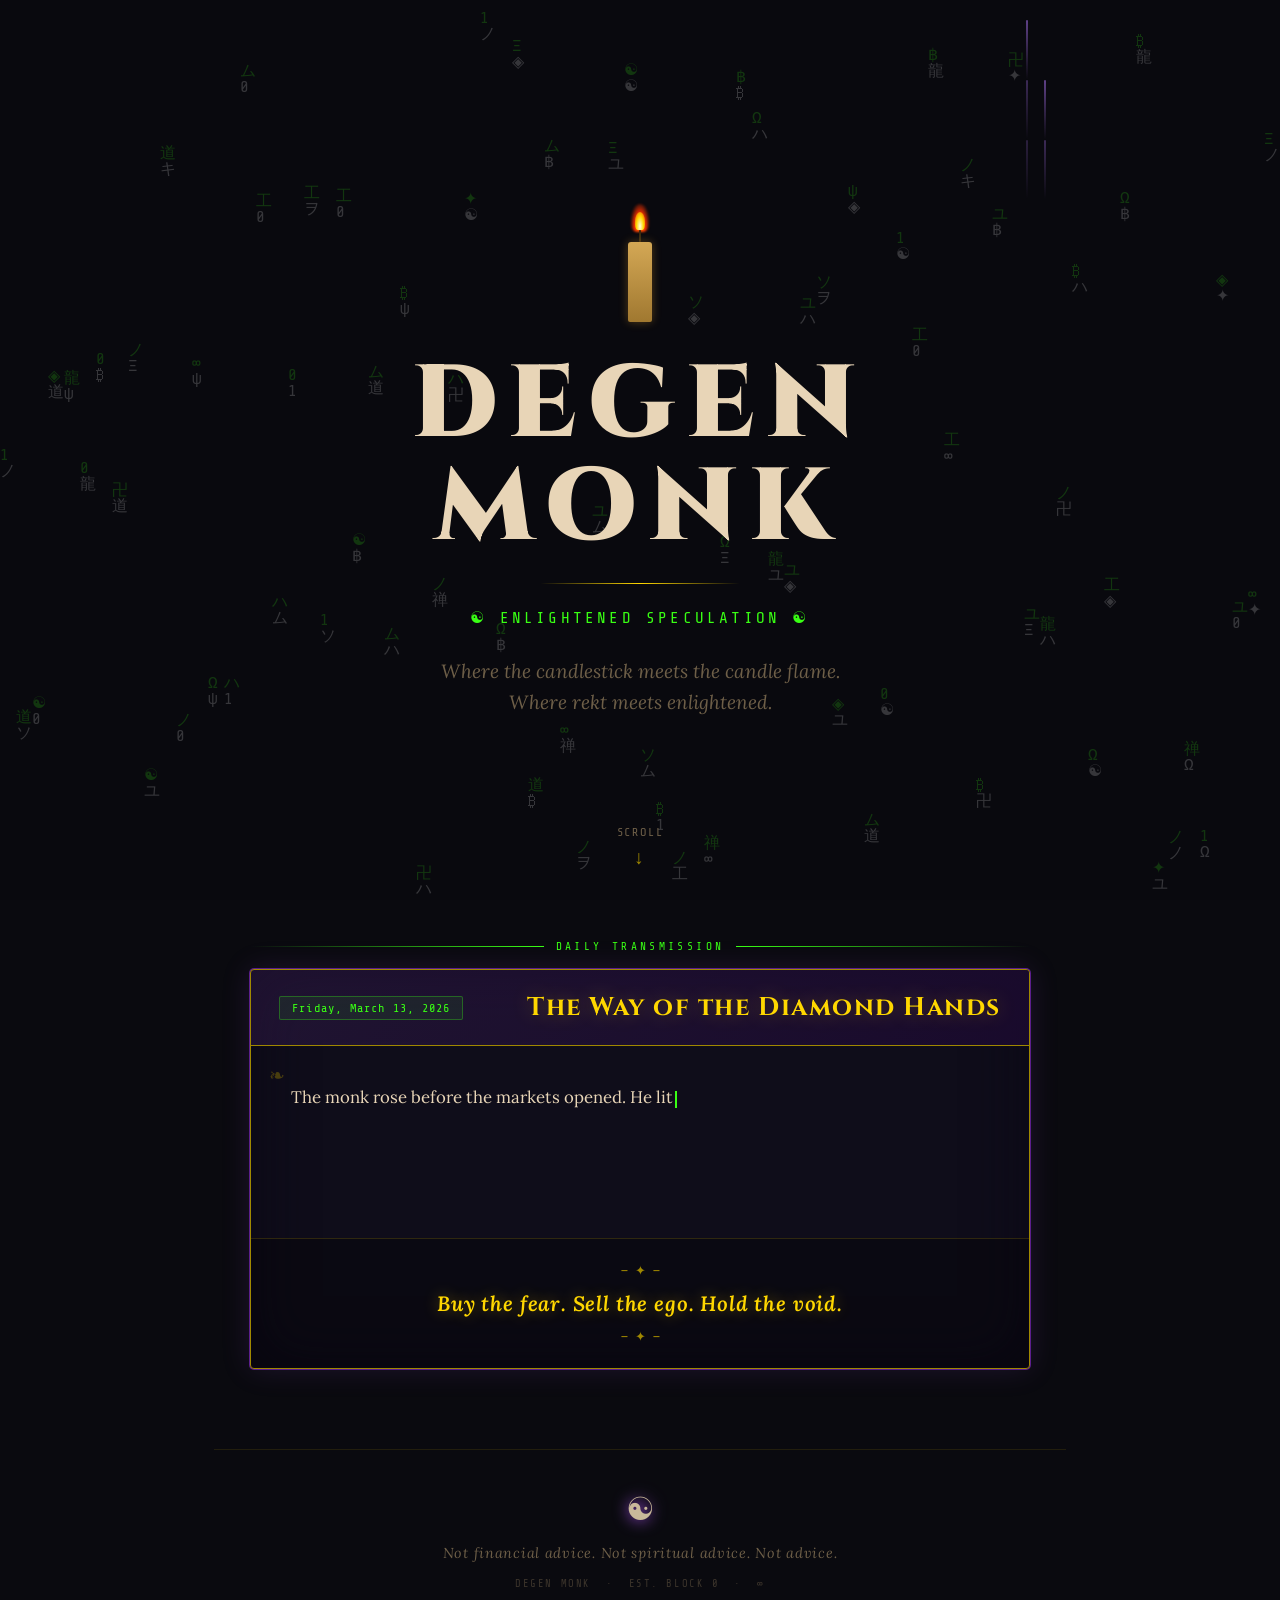
==== index.html @ 32fb49c2 "feat: launch Degen Monk GitHub Pages site Animated single-page site fusing crypto degen culture with" ====
<!DOCTYPE html>
<html lang="en">
<head>
  <meta charset="UTF-8" />
  <meta name="viewport" content="width=device-width, initial-scale=1.0" />
  <meta name="description" content="Degen Monk — Enlightened speculation. Diamond hands, empty mind." />
  <meta name="theme-color" content="#0a0a0f" />

  <!-- Open Graph -->
  <meta property="og:title"       content="Degen Monk" />
  <meta property="og:description" content="Enlightened speculation. Diamond hands, empty mind." />
  <meta property="og:type"        content="website" />

  <title>Degen Monk ☯</title>
  <link rel="stylesheet" href="style.css" />
</head>
<body>

  <!-- ░░ MATRIX RAIN CANVAS ░░ -->
  <canvas id="matrix-rain" aria-hidden="true"></canvas>

  <!-- ░░ FLOATING PARTICLES ░░ -->
  <div id="particles" aria-hidden="true"></div>

  <!-- ░░ SITE WRAPPER ░░ -->
  <div class="site-wrapper">

    <!-- ══════════════════════════════
         HERO SECTION
    ══════════════════════════════ -->
    <header role="banner">

      <!-- Incense smoke (decorative) -->
      <div class="incense-container" aria-hidden="true">
        <div class="smoke-stick">
          <div class="smoke-thread"></div>
          <div class="smoke-thread"></div>
          <div class="smoke-thread"></div>
        </div>
        <div class="smoke-stick">
          <div class="smoke-thread"></div>
          <div class="smoke-thread"></div>
        </div>
      </div>

      <!-- Candle -->
      <div class="candle-container" aria-hidden="true">
        <div class="candle-flame">
          <div class="flame-outer"></div>
          <div class="flame-inner"></div>
        </div>
        <div class="candle-wick"></div>
        <div class="candle-body"></div>
      </div>

      <!-- Title -->
      <h1 class="hero-title">Degen Monk</h1>

      <div class="hero-divider" aria-hidden="true"></div>

      <!-- Rotating subtitle -->
      <p class="hero-subtitle" id="hero-subtitle" aria-live="polite">
        ☯  ENLIGHTENED SPECULATION  ☯
      </p>

      <!-- Tagline -->
      <p class="hero-tagline">
        Where the candlestick meets the candle flame.<br />
        Where rekt meets enlightened.
      </p>

      <!-- Scroll down indicator -->
      <div class="scroll-indicator" aria-hidden="true">SCROLL</div>

    </header>

    <!-- ══════════════════════════════
         MAIN — DAILY SCROLL
    ══════════════════════════════ -->
    <main>
      <section id="daily-scroll" aria-labelledby="scroll-title">

        <p class="section-label" aria-hidden="true">Daily Transmission</p>

        <article class="scroll-card">

          <!-- Card Header -->
          <div class="scroll-card-header">
            <span class="date-badge" id="date-badge">—</span>
            <h2 class="scroll-title" id="scroll-title">Loading...</h2>
          </div>

          <!-- Card Body — typing effect target -->
          <div class="scroll-card-body">
            <p id="scroll-content" aria-live="polite"></p>
          </div>

          <!-- Card Footer — mantra -->
          <footer class="scroll-card-footer">
            <blockquote id="mantra"></blockquote>
          </footer>

        </article>

      </section>
    </main>

    <!-- ══════════════════════════════
         SITE FOOTER
    ══════════════════════════════ -->
    <footer role="contentinfo">
      <div class="footer-inner">
        <div class="footer-sigil" aria-hidden="true">☯</div>
        <p class="footer-mantra">
          Not financial advice. Not spiritual advice. Not advice.
        </p>
        <p class="footer-meta">DEGEN MONK &nbsp;·&nbsp; EST. BLOCK 0 &nbsp;·&nbsp; ∞</p>
      </div>
    </footer>

  </div><!-- /site-wrapper -->

  <script src="script.js"></script>
</body>
</html>
---- style.css ----
/* ===========================
   DEGEN MONK — style.css
   =========================== */

@import url('https://fonts.googleapis.com/css2?family=Cinzel:wght@400;700;900&family=Lora:ital,wght@0,400;0,600;1,400;1,600&family=Share+Tech+Mono&display=swap');

/* === Reset & Base === */
*, *::before, *::after {
  box-sizing: border-box;
  margin: 0;
  padding: 0;
}

:root {
  --bg:         #0a0a0f;
  --bg-alt:     #1a0a2e;
  --bg-card:    #0f0d1a;
  --purple:     #9d4edd;
  --purple-dim: #5a1e8c;
  --green:      #39ff14;
  --gold:       #ffd700;
  --gold-dim:   #a08800;
  --orange:     #ff6b35;
  --text:       #c9b99a;
  --text-dim:   #6e5f48;
  --text-bright:#e8d5b7;
  --red:        #ff3333;
}

html {
  scroll-behavior: smooth;
}

body {
  background-color: var(--bg);
  color: var(--text);
  font-family: 'Share Tech Mono', monospace;
  overflow-x: hidden;
  min-height: 100vh;
}

/* === Matrix Rain Canvas === */
#matrix-rain {
  position: fixed;
  top: 0;
  left: 0;
  width: 100%;
  height: 100%;
  z-index: 0;
  pointer-events: none;
  opacity: 0.18;
}

/* === Particles Layer === */
#particles {
  position: fixed;
  top: 0;
  left: 0;
  width: 100%;
  height: 100%;
  z-index: 1;
  pointer-events: none;
  overflow: hidden;
}

.particle {
  position: absolute;
  bottom: -20px;
  font-size: 14px;
  opacity: 0;
  animation: float-up linear forwards;
  pointer-events: none;
  user-select: none;
}

@keyframes float-up {
  0%   { opacity: 0;   transform: translateY(0) translateX(0) rotate(0deg); }
  10%  { opacity: 0.8; }
  80%  { opacity: 0.5; }
  100% { opacity: 0;   transform: translateY(-100vh) translateX(var(--drift)) rotate(360deg); }
}

/* === Page Layout === */
.site-wrapper {
  position: relative;
  z-index: 2;
  max-width: 900px;
  margin: 0 auto;
  padding: 0 24px;
}

/* === HEADER / HERO === */
header {
  position: relative;
  text-align: center;
  padding: 80px 0 60px;
  min-height: 100vh;
  display: flex;
  flex-direction: column;
  align-items: center;
  justify-content: center;
  gap: 24px;
}

/* Candle */
.candle-container {
  position: relative;
  width: 60px;
  height: 120px;
  margin: 0 auto 8px;
}

.candle-body {
  position: absolute;
  bottom: 0;
  left: 50%;
  transform: translateX(-50%);
  width: 24px;
  height: 80px;
  background: linear-gradient(180deg, #d4a855 0%, #a07830 100%);
  border-radius: 3px 3px 2px 2px;
  box-shadow: 0 0 10px rgba(255, 180, 50, 0.3);
}

.candle-wick {
  position: absolute;
  bottom: 80px;
  left: 50%;
  transform: translateX(-50%);
  width: 2px;
  height: 12px;
  background: #3a2a10;
  border-radius: 2px;
}

.candle-flame {
  position: absolute;
  bottom: 90px;
  left: 50%;
  transform: translateX(-50%);
  width: 18px;
  height: 28px;
  animation: flicker 0.6s ease-in-out infinite alternate;
  transform-origin: bottom center;
}

.flame-outer {
  position: absolute;
  bottom: 0;
  left: 50%;
  transform: translateX(-50%);
  width: 18px;
  height: 28px;
  background: radial-gradient(ellipse at 50% 80%, #ff6b00 0%, #ff3300 40%, transparent 80%);
  border-radius: 50% 50% 30% 30%;
  filter: blur(1px);
}

.flame-inner {
  position: absolute;
  bottom: 2px;
  left: 50%;
  transform: translateX(-50%);
  width: 10px;
  height: 18px;
  background: radial-gradient(ellipse at 50% 80%, #fffde0 0%, #ffd700 50%, transparent 100%);
  border-radius: 50% 50% 30% 30%;
}

@keyframes flicker {
  0%   { transform: translateX(-50%) scaleY(1)    scaleX(1)    rotate(-1deg); opacity: 1; }
  20%  { transform: translateX(-50%) scaleY(1.05) scaleX(0.97) rotate(1deg);  opacity: 0.95; }
  40%  { transform: translateX(-50%) scaleY(0.93) scaleX(1.03) rotate(-2deg); opacity: 1; }
  60%  { transform: translateX(-50%) scaleY(1.08) scaleX(0.95) rotate(1.5deg);opacity: 0.9; }
  80%  { transform: translateX(-50%) scaleY(0.97) scaleX(1.02) rotate(-1deg); opacity: 1; }
  100% { transform: translateX(-50%) scaleY(1.03) scaleX(0.98) rotate(0deg);  opacity: 0.95; }
}

/* Incense Smoke */
.incense-container {
  position: absolute;
  top: 20px;
  right: 20px;
  display: flex;
  gap: 16px;
  align-items: flex-end;
}

.smoke-stick {
  display: flex;
  flex-direction: column;
  align-items: center;
  gap: 0;
}

.smoke-thread {
  width: 2px;
  height: 60px;
  background: linear-gradient(to top, transparent, rgba(180, 120, 255, 0.5));
  border-radius: 2px;
  animation: smoke-rise 3s ease-out infinite;
  transform-origin: bottom;
}

.smoke-thread:nth-child(2) { animation-delay: 1s; opacity: 0.6; }
.smoke-thread:nth-child(3) { animation-delay: 2s; opacity: 0.4; }

@keyframes smoke-rise {
  0%   { transform: translateY(0) translateX(0) scaleX(1);    opacity: 0; }
  10%  { opacity: 0.7; }
  50%  { transform: translateY(-40px) translateX(8px)  scaleX(2);  opacity: 0.4; }
  100% { transform: translateY(-80px) translateX(-5px) scaleX(3);  opacity: 0; }
}

/* Title */
.hero-title {
  font-family: 'Cinzel', serif;
  font-size: clamp(3rem, 8vw, 7rem);
  font-weight: 900;
  letter-spacing: 0.12em;
  line-height: 1;
  color: var(--text-bright);
  text-transform: uppercase;
  animation: title-glow 3s ease-in-out infinite alternate;
}

@keyframes title-glow {
  0%   { text-shadow: 0 0 20px var(--purple), 0 0 40px var(--purple-dim), 0 0 80px rgba(157, 78, 221, 0.3); }
  50%  { text-shadow: 0 0 30px var(--gold),   0 0 60px var(--gold-dim),   0 0 100px rgba(255, 215, 0, 0.2); }
  100% { text-shadow: 0 0 20px var(--purple), 0 0 40px var(--purple-dim), 0 0 80px rgba(157, 78, 221, 0.3); }
}

.hero-divider {
  width: 200px;
  height: 1px;
  background: linear-gradient(90deg, transparent, var(--gold), transparent);
  margin: 0 auto;
}

.hero-subtitle {
  font-family: 'Share Tech Mono', monospace;
  font-size: clamp(0.75rem, 2vw, 1rem);
  color: var(--green);
  letter-spacing: 0.2em;
  text-transform: uppercase;
  min-height: 1.5em;
  opacity: 1;
  transition: opacity 0.5s ease;
}

.hero-subtitle.fade-out { opacity: 0; }

.hero-tagline {
  font-family: 'Lora', serif;
  font-style: italic;
  font-size: clamp(0.9rem, 2.5vw, 1.2rem);
  color: var(--text-dim);
  max-width: 500px;
  margin: 0 auto;
  line-height: 1.6;
}

.scroll-indicator {
  position: absolute;
  bottom: 30px;
  left: 50%;
  transform: translateX(-50%);
  display: flex;
  flex-direction: column;
  align-items: center;
  gap: 8px;
  color: var(--text-dim);
  font-size: 0.75rem;
  letter-spacing: 0.15em;
  animation: bounce 2s ease-in-out infinite;
}

.scroll-indicator::after {
  content: '↓';
  font-size: 1.2rem;
  color: var(--gold-dim);
}

@keyframes bounce {
  0%, 100% { transform: translateX(-50%) translateY(0); }
  50%       { transform: translateX(-50%) translateY(8px); }
}

/* === MAIN CONTENT === */
main {
  padding: 40px 0 80px;
}

/* === DAILY SCROLL SECTION === */
#daily-scroll {
  position: relative;
  margin: 0 auto;
  max-width: 780px;
}

.section-label {
  font-family: 'Share Tech Mono', monospace;
  font-size: 0.7rem;
  letter-spacing: 0.3em;
  color: var(--green);
  text-transform: uppercase;
  margin-bottom: 16px;
  display: flex;
  align-items: center;
  gap: 12px;
}

.section-label::before,
.section-label::after {
  content: '';
  flex: 1;
  height: 1px;
  background: linear-gradient(90deg, transparent, var(--green));
}

.section-label::after {
  background: linear-gradient(90deg, var(--green), transparent);
}

.scroll-card {
  background: var(--bg-card);
  border: 1px solid var(--gold-dim);
  border-radius: 4px;
  box-shadow:
    0 0 0 1px var(--purple-dim),
    0 0 30px rgba(157, 78, 221, 0.15),
    inset 0 0 60px rgba(10, 5, 20, 0.8);
  overflow: hidden;
}

.scroll-card-header {
  background: linear-gradient(135deg, rgba(157, 78, 221, 0.12), rgba(26, 10, 46, 0.9));
  border-bottom: 1px solid var(--gold-dim);
  padding: 20px 28px;
  display: flex;
  align-items: center;
  justify-content: space-between;
  flex-wrap: wrap;
  gap: 12px;
}

.date-badge {
  font-family: 'Share Tech Mono', monospace;
  font-size: 0.75rem;
  color: var(--green);
  background: rgba(57, 255, 20, 0.08);
  border: 1px solid rgba(57, 255, 20, 0.3);
  padding: 4px 12px;
  border-radius: 2px;
  letter-spacing: 0.1em;
}

.scroll-title {
  font-family: 'Cinzel', serif;
  font-size: clamp(1.1rem, 3vw, 1.6rem);
  font-weight: 700;
  color: var(--gold);
  letter-spacing: 0.06em;
  text-shadow: 0 0 20px rgba(255, 215, 0, 0.3);
  flex: 1;
  text-align: right;
}

.scroll-card-body {
  padding: 36px 40px;
  position: relative;
}

.scroll-card-body::before {
  content: '❧';
  position: absolute;
  top: 18px;
  left: 18px;
  font-size: 1.2rem;
  color: var(--gold-dim);
  opacity: 0.4;
}

#scroll-content {
  font-family: 'Lora', serif;
  font-size: clamp(0.95rem, 2vw, 1.05rem);
  line-height: 1.9;
  color: var(--text-bright);
  white-space: pre-wrap;
  min-height: 120px;
}

.cursor {
  display: inline-block;
  width: 2px;
  height: 1em;
  background: var(--green);
  vertical-align: text-bottom;
  margin-left: 2px;
  animation: blink 1s step-end infinite;
}

@keyframes blink {
  0%, 100% { opacity: 1; }
  50%       { opacity: 0; }
}

.scroll-card-footer {
  border-top: 1px solid rgba(255, 215, 0, 0.15);
  padding: 24px 40px;
  background: rgba(0, 0, 0, 0.3);
  text-align: center;
  position: relative;
}

.scroll-card-footer::before,
.scroll-card-footer::after {
  content: '— ✦ —';
  color: var(--gold-dim);
  font-size: 0.8rem;
  display: block;
  margin-bottom: 12px;
}

.scroll-card-footer::after {
  margin-bottom: 0;
  margin-top: 12px;
}

#mantra {
  font-family: 'Lora', serif;
  font-style: italic;
  font-size: clamp(1rem, 2.5vw, 1.3rem);
  font-weight: 600;
  color: var(--gold);
  letter-spacing: 0.04em;
  text-shadow: 0 0 15px rgba(255, 215, 0, 0.4);
  border: none;
  padding: 0;
  quotes: none;
}

/* Fallback state */
.scroll-loading {
  display: flex;
  align-items: center;
  gap: 12px;
  color: var(--text-dim);
  font-family: 'Share Tech Mono', monospace;
  font-size: 0.85rem;
}

.loading-dots::after {
  content: '';
  animation: dots 1.5s steps(4, end) infinite;
}

@keyframes dots {
  0%   { content: '';    }
  25%  { content: '.';   }
  50%  { content: '..';  }
  75%  { content: '...'; }
  100% { content: '';    }
}

/* === FOOTER === */
footer {
  border-top: 1px solid rgba(255, 215, 0, 0.1);
  padding: 40px 0;
  text-align: center;
}

.footer-inner {
  display: flex;
  flex-direction: column;
  align-items: center;
  gap: 16px;
}

.footer-sigil {
  font-size: 2rem;
  filter: drop-shadow(0 0 8px var(--purple));
  animation: sigil-spin 20s linear infinite;
}

@keyframes sigil-spin {
  from { filter: drop-shadow(0 0 8px var(--purple)); }
  50%  { filter: drop-shadow(0 0 12px var(--gold)); }
  to   { filter: drop-shadow(0 0 8px var(--purple)); }
}

.footer-mantra {
  font-family: 'Lora', serif;
  font-style: italic;
  color: var(--text-dim);
  font-size: 0.9rem;
  letter-spacing: 0.05em;
}

.footer-meta {
  font-family: 'Share Tech Mono', monospace;
  font-size: 0.65rem;
  color: var(--text-dim);
  letter-spacing: 0.15em;
  opacity: 0.5;
}

/* === RESPONSIVE === */
@media (max-width: 600px) {
  .site-wrapper {
    padding: 0 16px;
  }

  .scroll-card-header {
    flex-direction: column;
    align-items: flex-start;
  }

  .scroll-title {
    text-align: left;
  }

  .scroll-card-body {
    padding: 24px 20px;
  }

  .scroll-card-footer {
    padding: 20px;
  }

  .incense-container {
    display: none;
  }
}

/* === UTILITY === */
.visually-hidden {
  position: absolute;
  width: 1px;
  height: 1px;
  overflow: hidden;
  clip: rect(0,0,0,0);
}
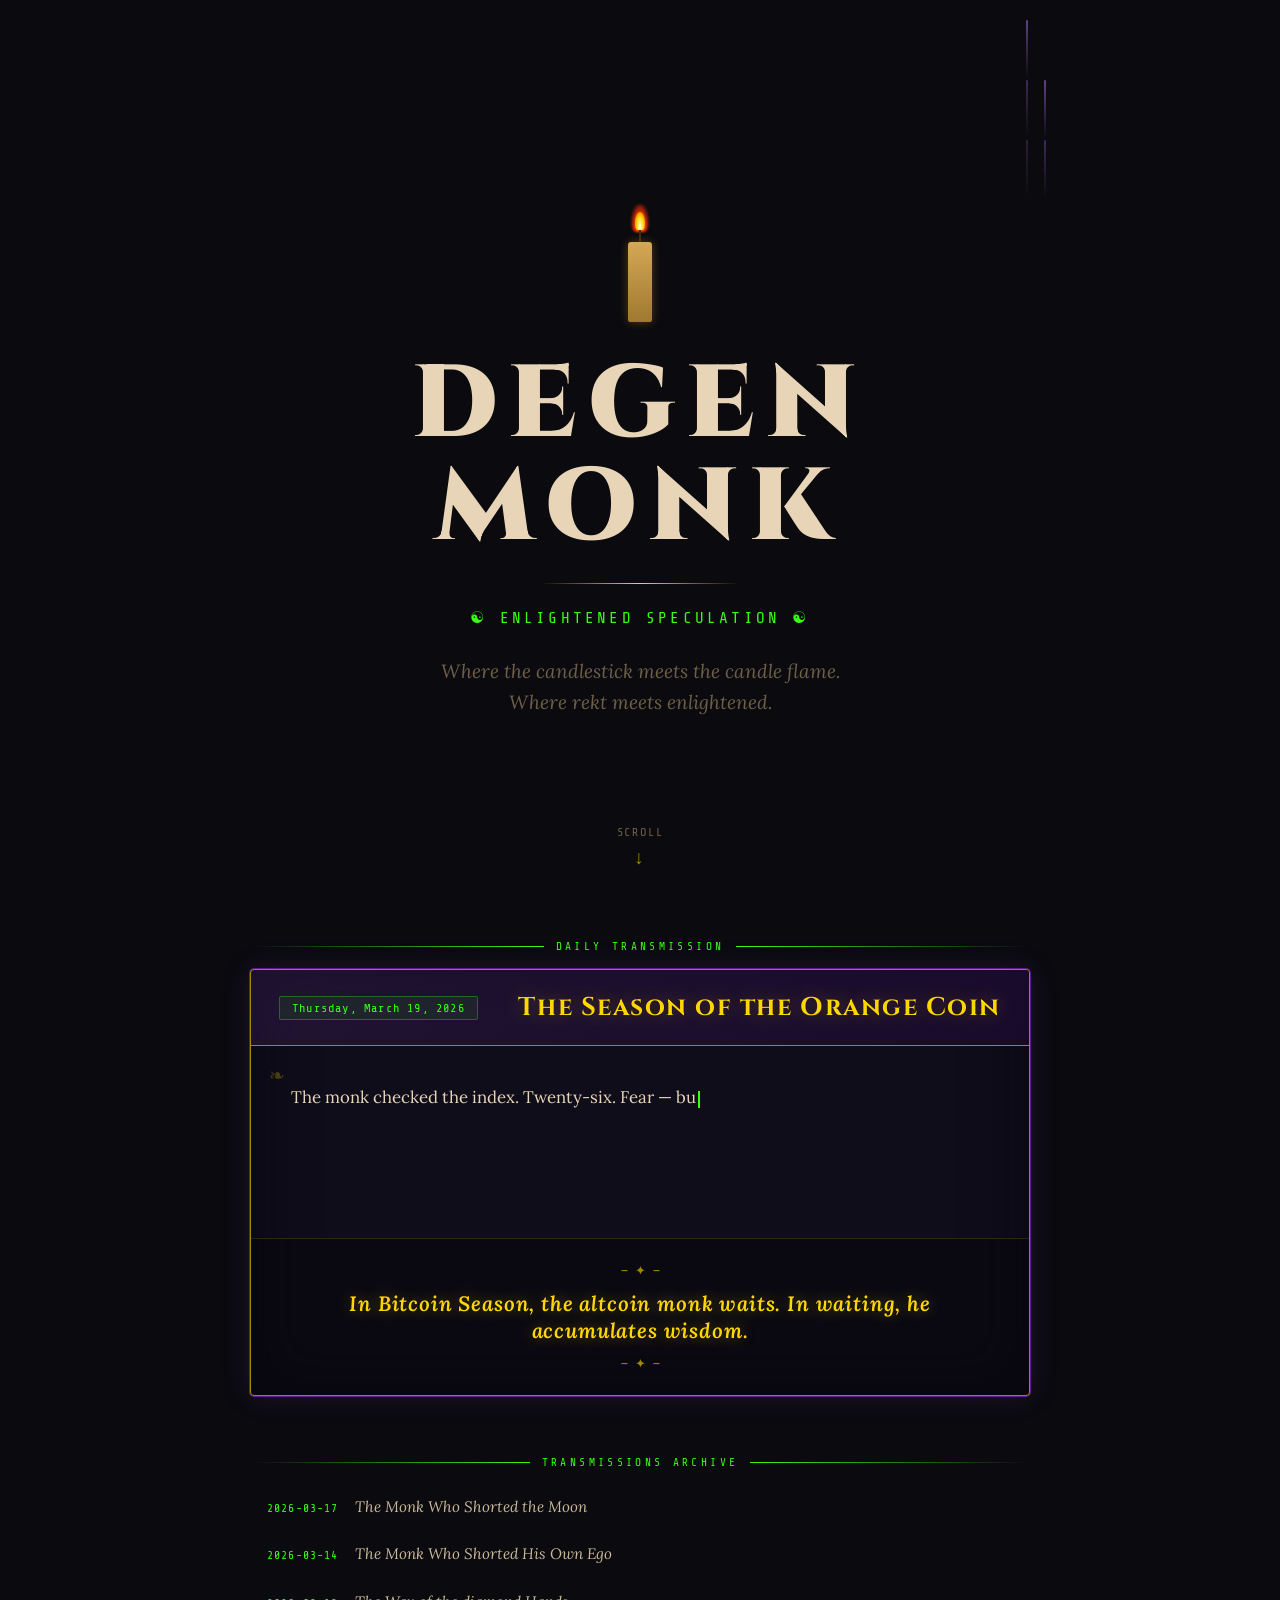
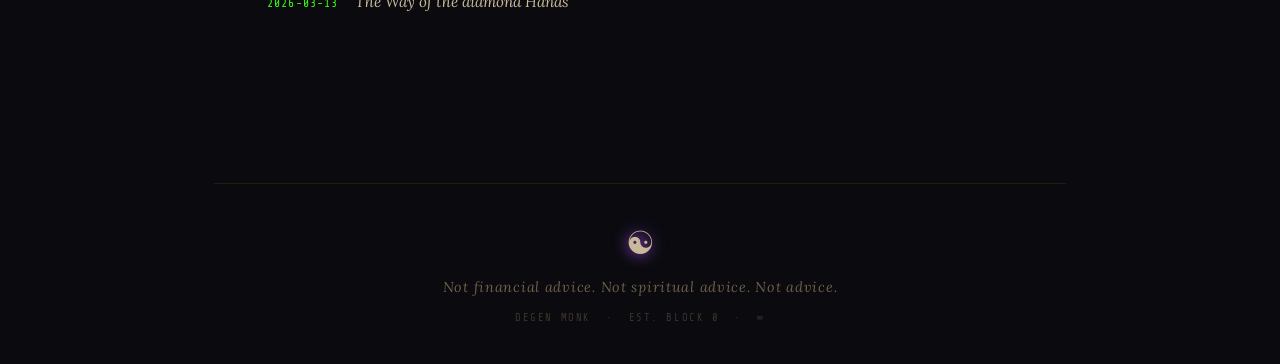
==== commit 934b6ded: "feat: add archive system with hash-based post navigation - Rename march*.json files to YYYY-MM-DD.js" ====
--- a/index.html
+++ b/index.html
@@ -88,6 +88,7 @@
           <div class="scroll-card-header">
             <span class="date-badge" id="date-badge">—</span>
             <h2 class="scroll-title" id="scroll-title">Loading...</h2>
+            <a href="#" id="today-link" class="today-link" aria-label="Return to today's transmission" hidden>← Today</a>
           </div>
 
           <!-- Card Body — typing effect target -->
@@ -102,6 +103,16 @@
 
         </article>
 
+      </section>
+
+      <!-- ══════════════════════════════
+           ARCHIVE SECTION
+      ══════════════════════════════ -->
+      <section id="archive-section" aria-labelledby="archive-heading">
+        <p class="section-label" id="archive-heading">Transmissions Archive</p>
+        <nav id="archive-list" aria-label="Past transmissions">
+          <!-- Populated by script.js -->
+        </nav>
       </section>
     </main>
 
--- a/style.css
+++ b/style.css
@@ -531,6 +531,107 @@
   .incense-container {
     display: none;
   }
+
+  .archive-entry {
+    flex-direction: column;
+    gap: 4px;
+    align-items: flex-start;
+  }
+
+  .today-link {
+    font-size: 0.65rem;
+  }
+}
+
+/* === ARCHIVE SECTION === */
+#archive-section {
+  position: relative;
+  margin: 60px auto 0;
+  max-width: 780px;
+  padding-bottom: 80px;
+}
+
+#archive-list {
+  display: flex;
+  flex-direction: column;
+  gap: 4px;
+  margin-top: 0;
+}
+
+.archive-entry {
+  display: flex;
+  align-items: baseline;
+  gap: 16px;
+  width: 100%;
+  background: transparent;
+  border: 1px solid transparent;
+  border-radius: 3px;
+  padding: 10px 16px;
+  cursor: pointer;
+  text-align: left;
+  transition: background 0.15s ease, border-color 0.15s ease;
+  color: inherit;
+  font-family: inherit;
+}
+
+.archive-entry:hover {
+  background: rgba(157, 78, 221, 0.08);
+  border-color: var(--purple-dim);
+}
+
+.archive-entry--active {
+  background: rgba(255, 215, 0, 0.06);
+  border-color: var(--gold-dim);
+}
+
+.archive-entry--active .archive-entry-date { color: var(--gold); }
+.archive-entry--active .archive-entry-title { color: var(--text-bright); }
+
+.archive-entry-date {
+  font-family: 'Share Tech Mono', monospace;
+  font-size: 0.72rem;
+  color: var(--green);
+  letter-spacing: 0.1em;
+  white-space: nowrap;
+  flex-shrink: 0;
+}
+
+.archive-entry-title {
+  font-family: 'Lora', serif;
+  font-style: italic;
+  font-size: 0.95rem;
+  color: var(--text);
+  line-height: 1.4;
+  transition: color 0.15s ease;
+}
+
+.archive-entry:hover .archive-entry-title { color: var(--text-bright); }
+
+.archive-empty {
+  font-family: 'Share Tech Mono', monospace;
+  font-size: 0.8rem;
+  color: var(--text-dim);
+  padding: 16px 0;
+  letter-spacing: 0.1em;
+}
+
+.today-link {
+  font-family: 'Share Tech Mono', monospace;
+  font-size: 0.7rem;
+  color: var(--text-dim);
+  text-decoration: none;
+  letter-spacing: 0.12em;
+  border: 1px solid var(--text-dim);
+  padding: 3px 10px;
+  border-radius: 2px;
+  transition: color 0.15s ease, border-color 0.15s ease;
+  white-space: nowrap;
+  flex-shrink: 0;
+}
+
+.today-link:hover {
+  color: var(--gold);
+  border-color: var(--gold-dim);
 }
 
 /* === UTILITY === */
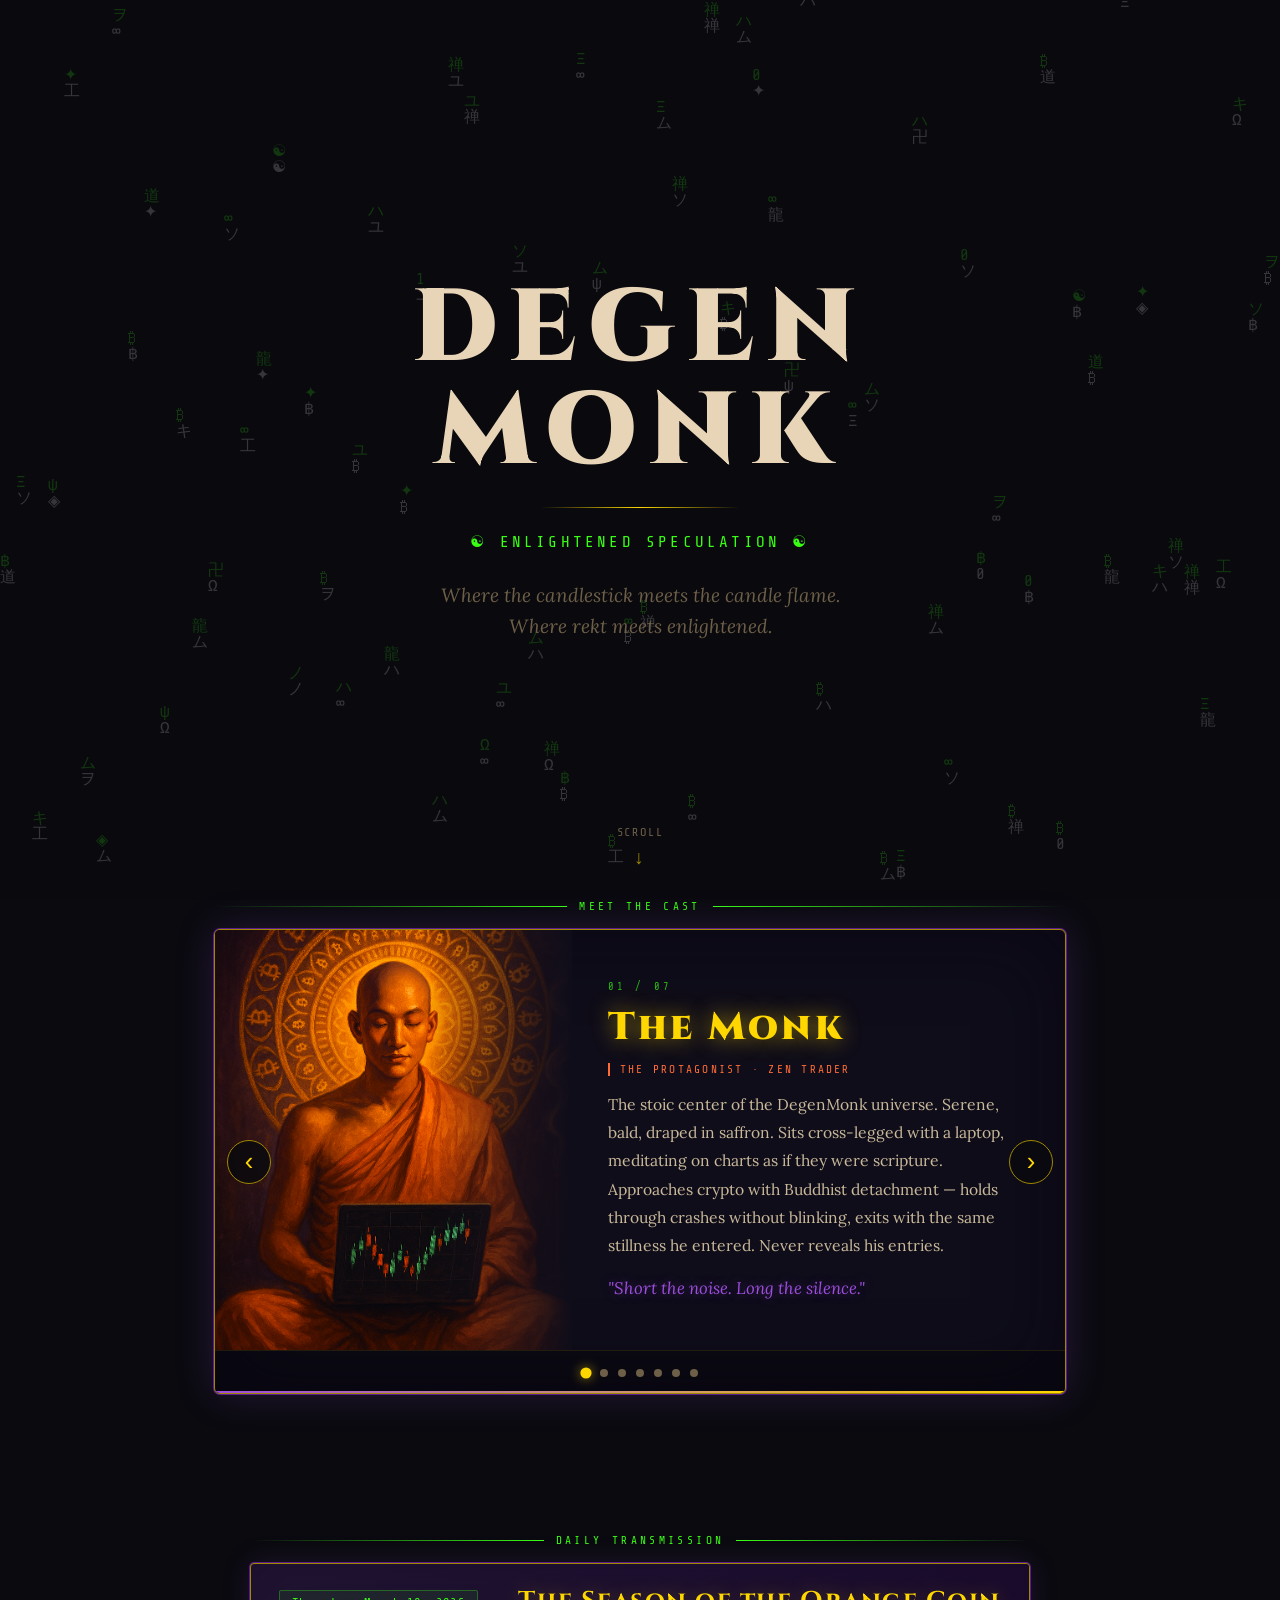
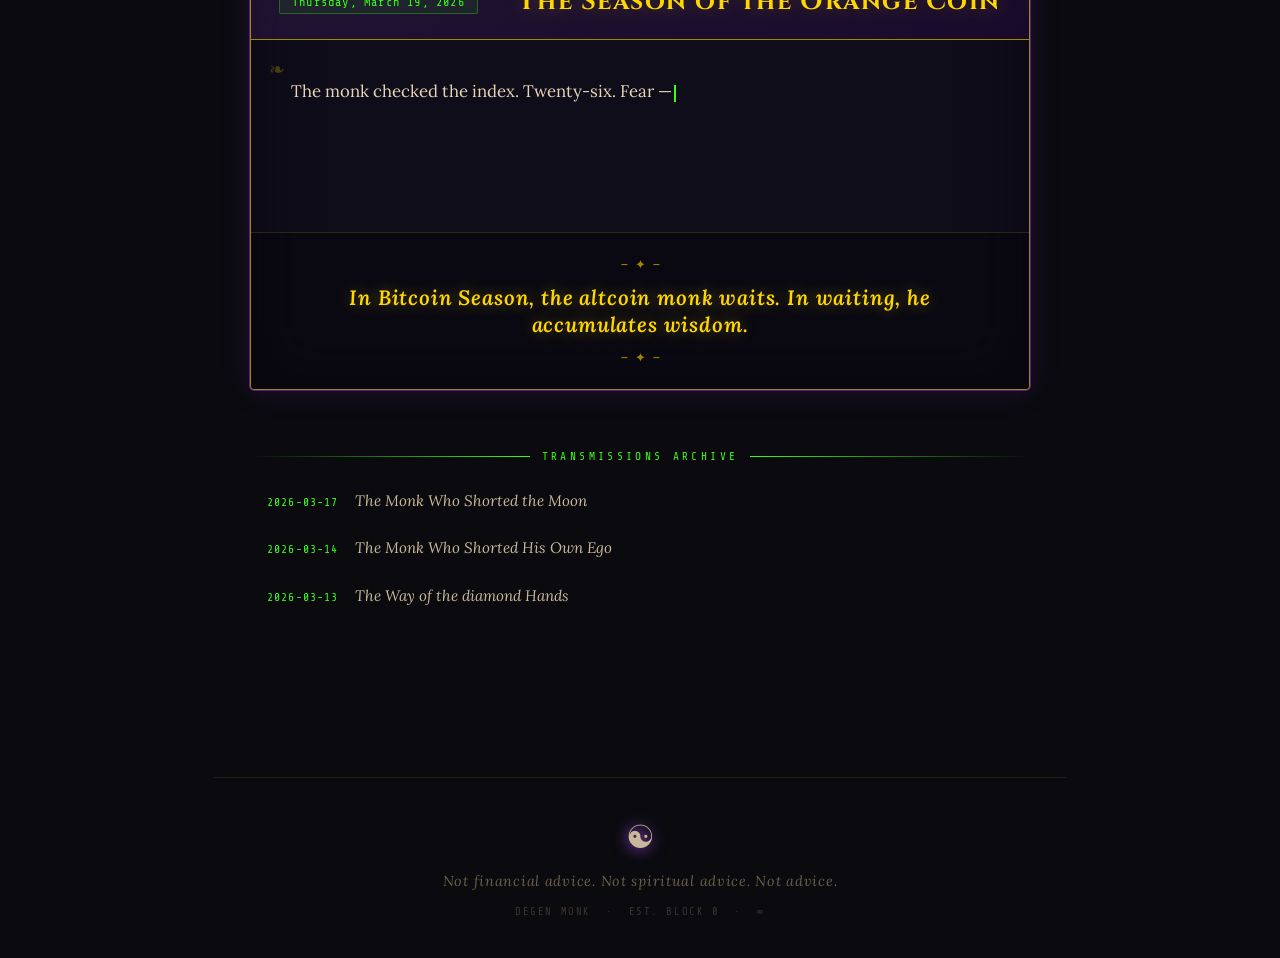
==== commit 3cdf5e59: "feat: replace candle with character carousel, add 7 vibrant character illustrations - Remove candle/" ====
--- a/index.html
+++ b/index.html
@@ -30,29 +30,6 @@
     ══════════════════════════════ -->
     <header role="banner">
 
-      <!-- Incense smoke (decorative) -->
-      <div class="incense-container" aria-hidden="true">
-        <div class="smoke-stick">
-          <div class="smoke-thread"></div>
-          <div class="smoke-thread"></div>
-          <div class="smoke-thread"></div>
-        </div>
-        <div class="smoke-stick">
-          <div class="smoke-thread"></div>
-          <div class="smoke-thread"></div>
-        </div>
-      </div>
-
-      <!-- Candle -->
-      <div class="candle-container" aria-hidden="true">
-        <div class="candle-flame">
-          <div class="flame-outer"></div>
-          <div class="flame-inner"></div>
-        </div>
-        <div class="candle-wick"></div>
-        <div class="candle-body"></div>
-      </div>
-
       <!-- Title -->
       <h1 class="hero-title">Degen Monk</h1>
 
@@ -73,6 +50,132 @@
       <div class="scroll-indicator" aria-hidden="true">SCROLL</div>
 
     </header>
+
+    <!-- ══════════════════════════════
+         CAST CAROUSEL
+    ══════════════════════════════ -->
+    <section id="cast-carousel" aria-label="Meet the Cast">
+      <p class="section-label">Meet the Cast</p>
+      <div class="carousel-wrapper" role="region" aria-roledescription="carousel">
+        <div class="carousel-track" id="carousel-track">
+
+          <!-- Slide 1: The Monk -->
+          <div class="carousel-slide" role="group" aria-roledescription="slide" aria-label="1 of 7">
+            <div class="char-image-wrap">
+              <img src="chars/monk.png" alt="The Monk" class="char-image" loading="lazy" />
+            </div>
+            <div class="char-info">
+              <div class="char-number">01 / 07</div>
+              <h2 class="char-name">The Monk</h2>
+              <p class="char-role">The Protagonist · Zen Trader</p>
+              <p class="char-desc">The stoic center of the DegenMonk universe. Serene, bald, draped in saffron. Sits cross-legged with a laptop, meditating on charts as if they were scripture. Approaches crypto with Buddhist detachment — holds through crashes without blinking, exits with the same stillness he entered. Never reveals his entries.</p>
+              <blockquote class="char-quote">"Short the noise. Long the silence."</blockquote>
+            </div>
+          </div>
+
+          <!-- Slide 2: Degen -->
+          <div class="carousel-slide" role="group" aria-roledescription="slide" aria-label="2 of 7">
+            <div class="char-image-wrap">
+              <img src="chars/degen.png" alt="Degen" class="char-image" loading="lazy" />
+            </div>
+            <div class="char-info">
+              <div class="char-number">02 / 07</div>
+              <h2 class="char-name">Degen</h2>
+              <p class="char-role">The Foil · Retail Psyche Incarnate</p>
+              <p class="char-desc">Disheveled hoodie plastered in coin logos. Wide manic eyes, perpetual sweat, phone permanently attached to hand showing a green chart. Buys the top. Sells the bottom. Lives in the group chat asking "wen moon?" The collective madness of retail trading distilled into one frantic human being.</p>
+              <blockquote class="char-quote">"Wen moon? It's different this time."</blockquote>
+            </div>
+          </div>
+
+          <!-- Slide 3: The Whale -->
+          <div class="carousel-slide" role="group" aria-roledescription="slide" aria-label="3 of 7">
+            <div class="char-image-wrap">
+              <img src="chars/whale.png" alt="The Whale" class="char-image" loading="lazy" />
+            </div>
+            <div class="char-info">
+              <div class="char-number">03 / 07</div>
+              <h2 class="char-name">The Whale</h2>
+              <p class="char-role">Silent Power · Market Mover</p>
+              <p class="char-desc">A massive shadowy figure in a pinstripe suit. Face never shown. Only enormous hands hover over a Bloomberg terminal. Accumulates in silence while others sell in panic. When the Whale types, markets move. The Monk respects but never fully understands The Whale. The fearful give their keys to the patient.</p>
+              <blockquote class="char-quote">&#8203;</blockquote>
+            </div>
+          </div>
+
+          <!-- Slide 4: The Fed Chair -->
+          <div class="carousel-slide" role="group" aria-roledescription="slide" aria-label="4 of 7">
+            <div class="char-image-wrap">
+              <img src="chars/fedchair.png" alt="The Fed Chair" class="char-image" loading="lazy" />
+            </div>
+            <div class="char-info">
+              <div class="char-number">04 / 07</div>
+              <h2 class="char-name">The Fed Chair</h2>
+              <p class="char-role">Bumbling Authority · Accidental Chaos Agent</p>
+              <p class="char-desc">Bald, gray suit, permanently bewildered. Carries a comically oversized money printer labeled BRRR. Every word he utters accidentally nukes or pumps the market. Thinks crypto is a passing fad. Genuinely believes he controls inflation. The Monk watches his press conferences with quiet amusement.</p>
+              <blockquote class="char-quote">"Data dependent. Transitory. We have the tools."</blockquote>
+            </div>
+          </div>
+
+          <!-- Slide 5: The Altcoin Pilgrim -->
+          <div class="carousel-slide" role="group" aria-roledescription="slide" aria-label="5 of 7">
+            <div class="char-image-wrap">
+              <img src="chars/altcoin.png" alt="The Altcoin Pilgrim" class="char-image" loading="lazy" />
+            </div>
+            <div class="char-info">
+              <div class="char-number">05 / 07</div>
+              <h2 class="char-name">The Altcoin Pilgrim</h2>
+              <p class="char-role">Eternal Optimist · True Believer</p>
+              <p class="char-desc">Colorful patchwork vest covered in coin logos, always clutching a whitepaper like holy scripture. Big permanent grin. Turns bullish at exact tops. Never holds more than a week. Blames the Monk for "not seeing the vision." Has attended 40 crypto conferences and still hasn't taken profit once.</p>
+              <blockquote class="char-quote">"This one's different. Read the tokenomics."</blockquote>
+            </div>
+          </div>
+
+          <!-- Slide 6: Fibonacci -->
+          <div class="carousel-slide" role="group" aria-roledescription="slide" aria-label="6 of 7">
+            <div class="char-image-wrap">
+              <img src="chars/fibonacci.png" alt="Fibonacci" class="char-image" loading="lazy" />
+            </div>
+            <div class="char-info">
+              <div class="char-number">06 / 07</div>
+              <h2 class="char-name">Fibonacci</h2>
+              <p class="char-role">The TA Wizard · Pattern Seeker</p>
+              <p class="char-desc">Wizard hat covered in golden spirals. Six monitors, all buried in lines, retracement levels, and Elliott Wave counts. Chalk-dusted hands draw fibonacci spirals on everything — charts, napkins, his own arm. Right for the wrong reasons. Calls every bottom approximately three days after the bounce.</p>
+              <blockquote class="char-quote">"The 0.618 retracement was obvious."</blockquote>
+            </div>
+          </div>
+
+          <!-- Slide 7: The Normie -->
+          <div class="carousel-slide" role="group" aria-roledescription="slide" aria-label="7 of 7">
+            <div class="char-image-wrap">
+              <img src="chars/normie.png" alt="The Normie" class="char-image" loading="lazy" />
+            </div>
+            <div class="char-info">
+              <div class="char-number">07 / 07</div>
+              <h2 class="char-name">The Normie</h2>
+              <p class="char-role">Retail FOMO · Every Cycle's Victim</p>
+              <p class="char-desc">Plain clothes. Confused expression. Holding a newspaper screaming BTC ALL-TIME HIGH. Heard about crypto from their barber. Buys the top with conviction. Sells the bottom in despair. Swears off crypto forever. Returns next bull cycle. The market's most reliable indicator — when The Normie arrives, the top is in.</p>
+              <blockquote class="char-quote">"My uncle says this is the next internet."</blockquote>
+            </div>
+          </div>
+
+        </div><!-- /carousel-track -->
+
+        <!-- Navigation -->
+        <button class="carousel-btn carousel-btn--prev" id="carousel-prev" aria-label="Previous character">&#8249;</button>
+        <button class="carousel-btn carousel-btn--next" id="carousel-next" aria-label="Next character">&#8250;</button>
+
+        <!-- Dots -->
+        <div class="carousel-dots" id="carousel-dots" role="tablist" aria-label="Character slides">
+          <button class="carousel-dot carousel-dot--active" role="tab" aria-selected="true"  aria-label="Slide 1"></button>
+          <button class="carousel-dot" role="tab" aria-selected="false" aria-label="Slide 2"></button>
+          <button class="carousel-dot" role="tab" aria-selected="false" aria-label="Slide 3"></button>
+          <button class="carousel-dot" role="tab" aria-selected="false" aria-label="Slide 4"></button>
+          <button class="carousel-dot" role="tab" aria-selected="false" aria-label="Slide 5"></button>
+          <button class="carousel-dot" role="tab" aria-selected="false" aria-label="Slide 6"></button>
+          <button class="carousel-dot" role="tab" aria-selected="false" aria-label="Slide 7"></button>
+        </div>
+
+      </div><!-- /carousel-wrapper -->
+    </section>
 
     <!-- ══════════════════════════════
          MAIN — DAILY SCROLL
--- a/style.css
+++ b/style.css
@@ -102,115 +102,7 @@
   gap: 24px;
 }
 
-/* Candle */
-.candle-container {
-  position: relative;
-  width: 60px;
-  height: 120px;
-  margin: 0 auto 8px;
-}
-
-.candle-body {
-  position: absolute;
-  bottom: 0;
-  left: 50%;
-  transform: translateX(-50%);
-  width: 24px;
-  height: 80px;
-  background: linear-gradient(180deg, #d4a855 0%, #a07830 100%);
-  border-radius: 3px 3px 2px 2px;
-  box-shadow: 0 0 10px rgba(255, 180, 50, 0.3);
-}
-
-.candle-wick {
-  position: absolute;
-  bottom: 80px;
-  left: 50%;
-  transform: translateX(-50%);
-  width: 2px;
-  height: 12px;
-  background: #3a2a10;
-  border-radius: 2px;
-}
-
-.candle-flame {
-  position: absolute;
-  bottom: 90px;
-  left: 50%;
-  transform: translateX(-50%);
-  width: 18px;
-  height: 28px;
-  animation: flicker 0.6s ease-in-out infinite alternate;
-  transform-origin: bottom center;
-}
-
-.flame-outer {
-  position: absolute;
-  bottom: 0;
-  left: 50%;
-  transform: translateX(-50%);
-  width: 18px;
-  height: 28px;
-  background: radial-gradient(ellipse at 50% 80%, #ff6b00 0%, #ff3300 40%, transparent 80%);
-  border-radius: 50% 50% 30% 30%;
-  filter: blur(1px);
-}
-
-.flame-inner {
-  position: absolute;
-  bottom: 2px;
-  left: 50%;
-  transform: translateX(-50%);
-  width: 10px;
-  height: 18px;
-  background: radial-gradient(ellipse at 50% 80%, #fffde0 0%, #ffd700 50%, transparent 100%);
-  border-radius: 50% 50% 30% 30%;
-}
-
-@keyframes flicker {
-  0%   { transform: translateX(-50%) scaleY(1)    scaleX(1)    rotate(-1deg); opacity: 1; }
-  20%  { transform: translateX(-50%) scaleY(1.05) scaleX(0.97) rotate(1deg);  opacity: 0.95; }
-  40%  { transform: translateX(-50%) scaleY(0.93) scaleX(1.03) rotate(-2deg); opacity: 1; }
-  60%  { transform: translateX(-50%) scaleY(1.08) scaleX(0.95) rotate(1.5deg);opacity: 0.9; }
-  80%  { transform: translateX(-50%) scaleY(0.97) scaleX(1.02) rotate(-1deg); opacity: 1; }
-  100% { transform: translateX(-50%) scaleY(1.03) scaleX(0.98) rotate(0deg);  opacity: 0.95; }
-}
-
-/* Incense Smoke */
-.incense-container {
-  position: absolute;
-  top: 20px;
-  right: 20px;
-  display: flex;
-  gap: 16px;
-  align-items: flex-end;
-}
-
-.smoke-stick {
-  display: flex;
-  flex-direction: column;
-  align-items: center;
-  gap: 0;
-}
-
-.smoke-thread {
-  width: 2px;
-  height: 60px;
-  background: linear-gradient(to top, transparent, rgba(180, 120, 255, 0.5));
-  border-radius: 2px;
-  animation: smoke-rise 3s ease-out infinite;
-  transform-origin: bottom;
-}
-
-.smoke-thread:nth-child(2) { animation-delay: 1s; opacity: 0.6; }
-.smoke-thread:nth-child(3) { animation-delay: 2s; opacity: 0.4; }
-
-@keyframes smoke-rise {
-  0%   { transform: translateY(0) translateX(0) scaleX(1);    opacity: 0; }
-  10%  { opacity: 0.7; }
-  50%  { transform: translateY(-40px) translateX(8px)  scaleX(2);  opacity: 0.4; }
-  100% { transform: translateY(-80px) translateX(-5px) scaleX(3);  opacity: 0; }
-}
+
 
 /* Title */
 .hero-title {
@@ -634,6 +526,248 @@
   border-color: var(--gold-dim);
 }
 
+/* ===========================
+   CAST CAROUSEL
+   =========================== */
+
+#cast-carousel {
+  position: relative;
+  max-width: 900px;
+  margin: 0 auto 80px;
+  padding: 0 0 20px;
+}
+
+.carousel-wrapper {
+  position: relative;
+  background: var(--bg-card);
+  border: 1px solid var(--gold-dim);
+  border-radius: 6px;
+  box-shadow:
+    0 0 0 1px var(--purple-dim),
+    0 0 40px rgba(157, 78, 221, 0.2),
+    inset 0 0 80px rgba(10, 5, 20, 0.8);
+  overflow: hidden;
+}
+
+.carousel-track {
+  display: flex;
+  transition: none;
+}
+
+.carousel-slide {
+  min-width: 100%;
+  display: flex;
+  align-items: stretch;
+  gap: 0;
+  opacity: 0;
+  position: absolute;
+  top: 0;
+  left: 0;
+  width: 100%;
+  transition: opacity 0.6s ease;
+  pointer-events: none;
+}
+
+.carousel-slide.active {
+  opacity: 1;
+  position: relative;
+  pointer-events: auto;
+}
+
+/* Character Image */
+.char-image-wrap {
+  width: 42%;
+  flex-shrink: 0;
+  position: relative;
+  overflow: hidden;
+  background: linear-gradient(135deg, #0a0520 0%, #1a0a2e 100%);
+}
+
+.char-image-wrap::after {
+  content: '';
+  position: absolute;
+  inset: 0;
+  background: linear-gradient(90deg, transparent 60%, var(--bg-card) 100%);
+  pointer-events: none;
+}
+
+.char-image {
+  width: 100%;
+  height: 100%;
+  object-fit: cover;
+  object-position: center top;
+  display: block;
+  min-height: 420px;
+  filter: saturate(1.1) contrast(1.05);
+  transition: transform 0.8s ease;
+}
+
+.carousel-slide.active .char-image {
+  transform: scale(1.02);
+}
+
+/* Character Info */
+.char-info {
+  flex: 1;
+  padding: 44px 40px 44px 36px;
+  display: flex;
+  flex-direction: column;
+  justify-content: center;
+  gap: 14px;
+}
+
+.char-number {
+  font-family: 'Share Tech Mono', monospace;
+  font-size: 0.65rem;
+  letter-spacing: 0.3em;
+  color: var(--green);
+  opacity: 0.7;
+}
+
+.char-name {
+  font-family: 'Cinzel', serif;
+  font-size: clamp(1.6rem, 3.5vw, 2.4rem);
+  font-weight: 900;
+  color: var(--gold);
+  letter-spacing: 0.08em;
+  line-height: 1.1;
+  text-shadow:
+    0 0 20px rgba(255, 215, 0, 0.5),
+    0 0 40px rgba(255, 215, 0, 0.2);
+}
+
+.char-role {
+  font-family: 'Share Tech Mono', monospace;
+  font-size: 0.7rem;
+  letter-spacing: 0.2em;
+  color: var(--orange);
+  text-transform: uppercase;
+  border-left: 2px solid var(--orange);
+  padding-left: 10px;
+}
+
+.char-desc {
+  font-family: 'Lora', serif;
+  font-size: clamp(0.88rem, 1.6vw, 0.98rem);
+  line-height: 1.8;
+  color: var(--text);
+}
+
+.char-quote {
+  font-family: 'Lora', serif;
+  font-style: italic;
+  font-size: clamp(0.9rem, 1.8vw, 1.05rem);
+  color: var(--purple);
+  border: none;
+  padding: 0;
+  quotes: none;
+  text-shadow: 0 0 12px rgba(157, 78, 221, 0.4);
+  margin-top: 4px;
+}
+
+/* Arrows */
+.carousel-btn {
+  position: absolute;
+  top: 50%;
+  transform: translateY(-50%);
+  background: rgba(10, 10, 15, 0.85);
+  border: 1px solid var(--gold-dim);
+  color: var(--gold);
+  width: 44px;
+  height: 44px;
+  border-radius: 50%;
+  font-size: 1.6rem;
+  line-height: 1;
+  cursor: pointer;
+  z-index: 10;
+  display: flex;
+  align-items: center;
+  justify-content: center;
+  transition: background 0.2s ease, border-color 0.2s ease, box-shadow 0.2s ease;
+  backdrop-filter: blur(4px);
+}
+
+.carousel-btn:hover {
+  background: rgba(157, 78, 221, 0.25);
+  border-color: var(--gold);
+  box-shadow: 0 0 12px rgba(255, 215, 0, 0.3);
+}
+
+.carousel-btn--prev { left: 12px; }
+.carousel-btn--next { right: 12px; }
+
+/* Dots */
+.carousel-dots {
+  display: flex;
+  justify-content: center;
+  gap: 10px;
+  padding: 18px 0 16px;
+  background: rgba(0, 0, 0, 0.3);
+  border-top: 1px solid rgba(255, 215, 0, 0.1);
+}
+
+.carousel-dot {
+  width: 8px;
+  height: 8px;
+  border-radius: 50%;
+  background: var(--text-dim);
+  border: none;
+  cursor: pointer;
+  padding: 0;
+  transition: background 0.3s ease, transform 0.3s ease, box-shadow 0.3s ease;
+}
+
+.carousel-dot--active,
+.carousel-dot:hover {
+  background: var(--gold);
+  transform: scale(1.4);
+  box-shadow: 0 0 8px rgba(255, 215, 0, 0.6);
+}
+
+/* Progress bar */
+.carousel-progress {
+  position: absolute;
+  bottom: 0;
+  left: 0;
+  height: 2px;
+  background: linear-gradient(90deg, var(--purple), var(--gold));
+  width: 0%;
+  transition: width linear;
+  z-index: 5;
+}
+
+/* Mobile */
+@media (max-width: 680px) {
+  .carousel-slide {
+    flex-direction: column;
+  }
+
+  .char-image-wrap {
+    width: 100%;
+    height: 260px;
+  }
+
+  .char-image-wrap::after {
+    background: linear-gradient(180deg, transparent 60%, var(--bg-card) 100%);
+  }
+
+  .char-image {
+    min-height: 260px;
+    object-position: center 20%;
+  }
+
+  .char-info {
+    padding: 28px 24px 32px;
+    gap: 12px;
+  }
+
+  .carousel-btn {
+    width: 36px;
+    height: 36px;
+    font-size: 1.3rem;
+  }
+}
+
 /* === UTILITY === */
 .visually-hidden {
   position: absolute;
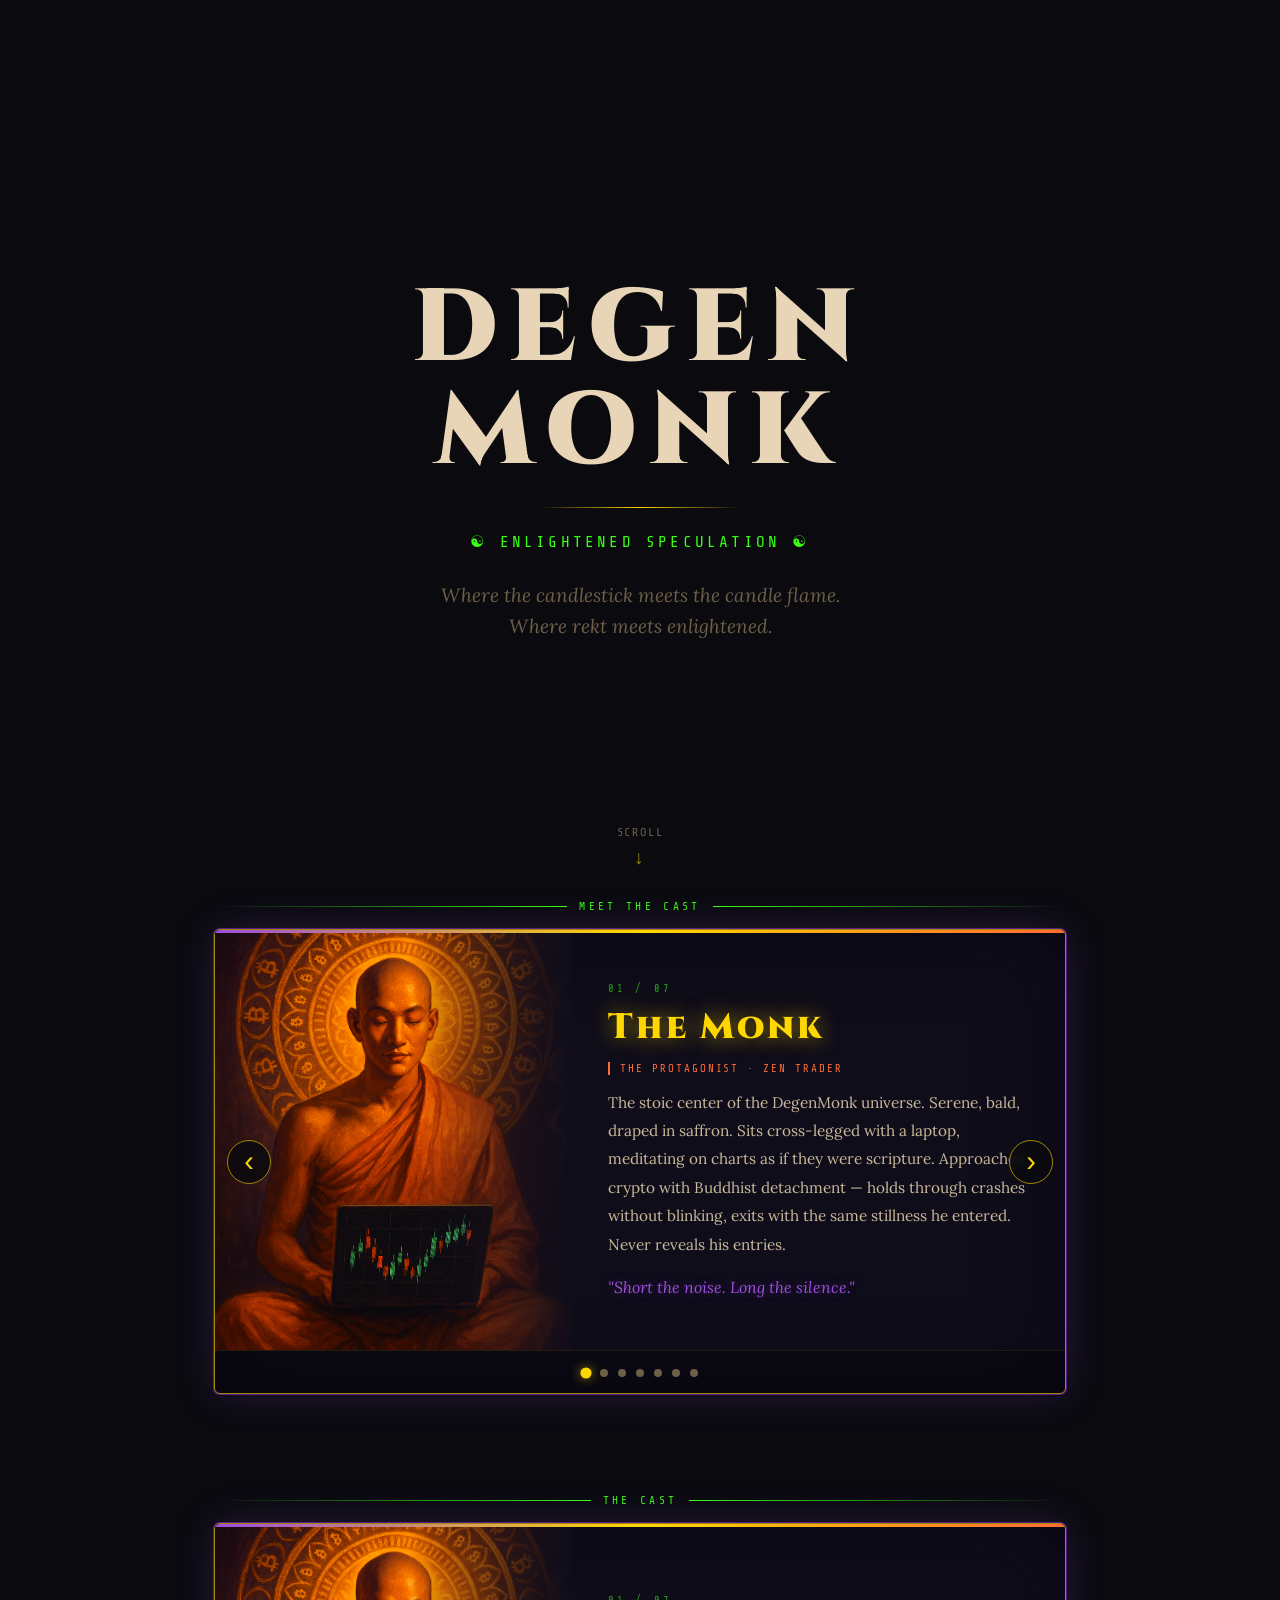
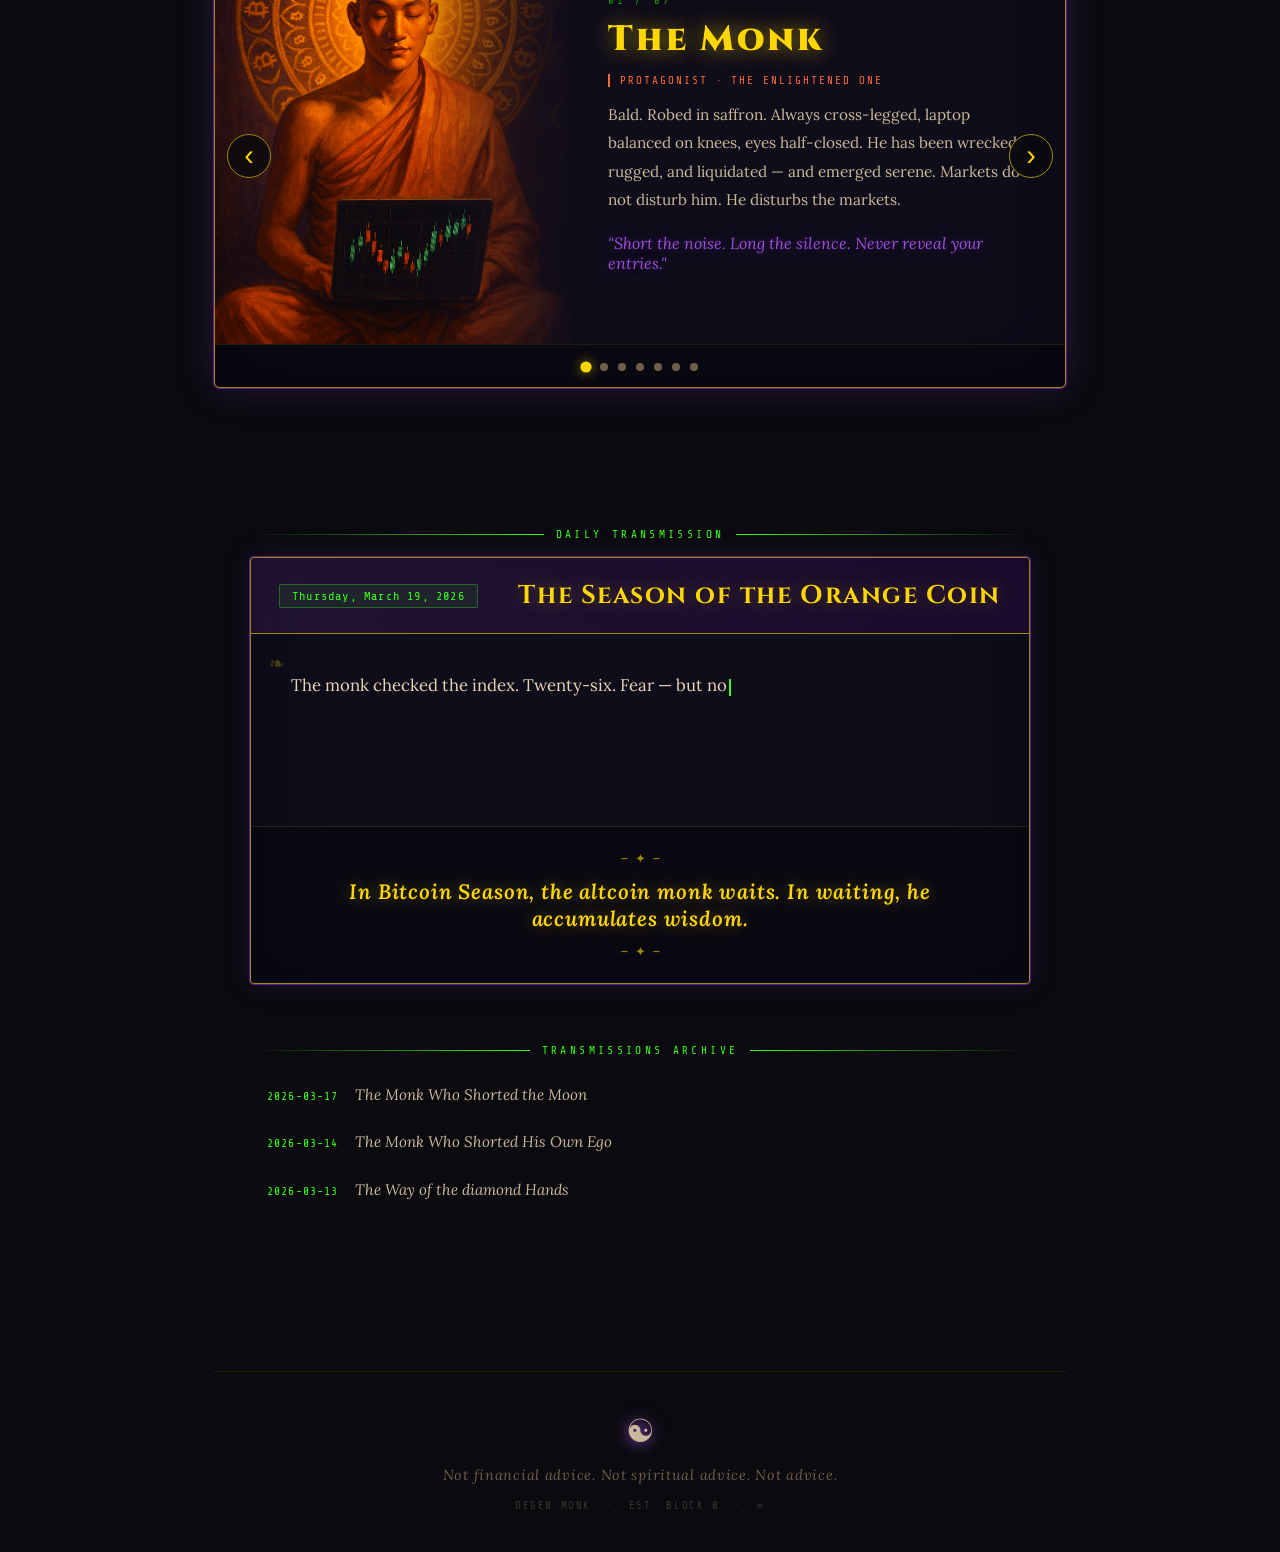
==== commit eff43a52: "feat: rebuild character carousel with full cast, progress bar, keyboard nav, and mobile layout - All" ====
--- a/index.html
+++ b/index.html
@@ -178,6 +178,137 @@
     </section>
 
     <!-- ══════════════════════════════
+         CAST CAROUSEL
+    ══════════════════════════════ -->
+    <section id="cast-carousel" aria-labelledby="cast-heading">
+      <p class="section-label" id="cast-heading">The Cast</p>
+
+      <div class="carousel-wrapper">
+        <!-- Progress bar -->
+        <div class="carousel-progress" id="carousel-progress"></div>
+
+        <!-- Slides -->
+        <div class="carousel-track" id="carousel-track">
+
+          <!-- 1. The Monk -->
+          <div class="carousel-slide active" role="group" aria-label="Character 1 of 7">
+            <div class="char-image-wrap">
+              <img class="char-image" src="chars/monk.png" alt="The Monk" loading="lazy" />
+            </div>
+            <div class="char-info">
+              <span class="char-number">01 / 07</span>
+              <h3 class="char-name">The Monk</h3>
+              <p class="char-role">Protagonist · The Enlightened One</p>
+              <p class="char-desc">Bald. Robed in saffron. Always cross-legged, laptop balanced on knees, eyes half-closed. He has been wrecked, rugged, and liquidated — and emerged serene. Markets do not disturb him. He disturbs the markets.</p>
+              <blockquote class="char-quote">"Short the noise. Long the silence. Never reveal your entries."</blockquote>
+            </div>
+          </div>
+
+          <!-- 2. Degen -->
+          <div class="carousel-slide" role="group" aria-label="Character 2 of 7">
+            <div class="char-image-wrap">
+              <img class="char-image" src="chars/degen.png" alt="Degen" loading="lazy" />
+            </div>
+            <div class="char-info">
+              <span class="char-number">02 / 07</span>
+              <h3 class="char-name">Degen</h3>
+              <p class="char-role">The Foil · Retail Psyche Incarnate</p>
+              <p class="char-desc">Hoodie plastered with shitcoin logos. Wide manic eyes, permanent sweat, phone showing green charts going vertical. He buys tops, sells bottoms, and asks "wen moon?" in every group chat. He is all of us at 3 AM.</p>
+              <blockquote class="char-quote">"It's different this time. I can feel it."</blockquote>
+            </div>
+          </div>
+
+          <!-- 3. The Whale -->
+          <div class="carousel-slide" role="group" aria-label="Character 3 of 7">
+            <div class="char-image-wrap">
+              <img class="char-image" src="chars/whale.png" alt="The Whale" loading="lazy" />
+            </div>
+            <div class="char-info">
+              <span class="char-number">03 / 07</span>
+              <h3 class="char-name">The Whale</h3>
+              <p class="char-role">Silent Power · The Market Mover</p>
+              <p class="char-desc">A silhouette in a pinstripe suit behind a wall of Bloomberg terminals. Face always in shadow. Only hands visible. Never speaks. Accumulates while others panic. One keystroke moves billions. The Monk watches with respect.</p>
+              <blockquote class="char-quote">*(silence)*</blockquote>
+            </div>
+          </div>
+
+          <!-- 4. The Fed Chair -->
+          <div class="carousel-slide" role="group" aria-label="Character 4 of 7">
+            <div class="char-image-wrap">
+              <img class="char-image" src="chars/fedchair.png" alt="The Fed Chair" loading="lazy" />
+            </div>
+            <div class="char-info">
+              <span class="char-number">04 / 07</span>
+              <h3 class="char-name">The Fed Chair</h3>
+              <p class="char-role">Bumbling Authority · The Printer</p>
+              <p class="char-desc">Bald, suited, permanently bewildered. Carries an oversized money printer labelled BRRR. Every word he speaks accidentally nukes or pumps markets. Genuinely believes he controls inflation. The market begs to differ.</p>
+              <blockquote class="char-quote">"Data dependent. Transitory. We have the tools."</blockquote>
+            </div>
+          </div>
+
+          <!-- 5. The Altcoin Pilgrim -->
+          <div class="carousel-slide" role="group" aria-label="Character 5 of 7">
+            <div class="char-image-wrap">
+              <img class="char-image" src="chars/altcoin.png" alt="The Altcoin Pilgrim" loading="lazy" />
+            </div>
+            <div class="char-info">
+              <span class="char-number">05 / 07</span>
+              <h3 class="char-name">Altcoin Pilgrim</h3>
+              <p class="char-role">The Eternal Optimist · The Shill</p>
+              <p class="char-desc">Colorful patchwork vest covered in coin logos. Big permanent grin. Always clutching a whitepaper like a religious scroll. Has attended 40 crypto conferences and pitched 200 projects. Turns bullish at exact tops. Never flinches.</p>
+              <blockquote class="char-quote">"This one's different. Read the tokenomics."</blockquote>
+            </div>
+          </div>
+
+          <!-- 6. Fibonacci -->
+          <div class="carousel-slide" role="group" aria-label="Character 6 of 7">
+            <div class="char-image-wrap">
+              <img class="char-image" src="chars/fibonacci.png" alt="Fibonacci" loading="lazy" />
+            </div>
+            <div class="char-info">
+              <span class="char-number">06 / 07</span>
+              <h3 class="char-name">Fibonacci</h3>
+              <p class="char-role">The TA Wizard · The Chart Whisperer</p>
+              <p class="char-desc">Wizard hat, six monitors, chalk-covered hands. Draws retracement levels on everything — coffee mugs, walls, his own palm. Sees the golden ratio in random noise. Right for the wrong reasons. Always calls the bottom after the bounce.</p>
+              <blockquote class="char-quote">"The 0.618 retracement was obvious."</blockquote>
+            </div>
+          </div>
+
+          <!-- 7. The Normie -->
+          <div class="carousel-slide" role="group" aria-label="Character 7 of 7">
+            <div class="char-image-wrap">
+              <img class="char-image" src="chars/normie.png" alt="The Normie" loading="lazy" />
+            </div>
+            <div class="char-info">
+              <span class="char-number">07 / 07</span>
+              <h3 class="char-name">The Normie</h3>
+              <p class="char-role">Retail FOMO · The Late Arrival</p>
+              <p class="char-desc">Plain clothes, innocent eyes, newspaper reading BTC HITS ALL-TIME HIGH. Heard about crypto from their barber last week. Buys the top with full conviction, sells the bottom in total despair. Swears off crypto forever — until next cycle.</p>
+              <blockquote class="char-quote">"My uncle says this is the next internet."</blockquote>
+            </div>
+          </div>
+
+        </div><!-- /carousel-track -->
+
+        <!-- Nav Arrows -->
+        <button class="carousel-btn carousel-btn--prev" id="carousel-prev" aria-label="Previous character">&#8249;</button>
+        <button class="carousel-btn carousel-btn--next" id="carousel-next" aria-label="Next character">&#8250;</button>
+
+        <!-- Dots -->
+        <div class="carousel-dots" id="carousel-dots" role="tablist" aria-label="Character navigation">
+          <button class="carousel-dot carousel-dot--active" role="tab" aria-selected="true"  aria-label="The Monk"></button>
+          <button class="carousel-dot" role="tab" aria-selected="false" aria-label="Degen"></button>
+          <button class="carousel-dot" role="tab" aria-selected="false" aria-label="The Whale"></button>
+          <button class="carousel-dot" role="tab" aria-selected="false" aria-label="The Fed Chair"></button>
+          <button class="carousel-dot" role="tab" aria-selected="false" aria-label="Altcoin Pilgrim"></button>
+          <button class="carousel-dot" role="tab" aria-selected="false" aria-label="Fibonacci"></button>
+          <button class="carousel-dot" role="tab" aria-selected="false" aria-label="The Normie"></button>
+        </div>
+
+      </div><!-- /carousel-wrapper -->
+    </section>
+
+    <!-- ══════════════════════════════
          MAIN — DAILY SCROLL
     ══════════════════════════════ -->
     <main>
--- a/style.css
+++ b/style.css
@@ -776,3 +776,225 @@
   overflow: hidden;
   clip: rect(0,0,0,0);
 }
+
+/* ===========================
+   CAST CAROUSEL
+   =========================== */
+
+#cast-carousel {
+  position: relative;
+  max-width: 900px;
+  margin: 0 auto 80px;
+  padding: 0 0 20px;
+}
+
+.carousel-wrapper {
+  position: relative;
+  background: var(--bg-card);
+  border: 1px solid var(--gold-dim);
+  border-radius: 6px;
+  box-shadow:
+    0 0 0 1px var(--purple-dim),
+    0 0 40px rgba(157, 78, 221, 0.2),
+    inset 0 0 80px rgba(10, 5, 20, 0.8);
+  overflow: hidden;
+}
+
+.carousel-track {
+  position: relative;
+  min-height: 420px;
+}
+
+.carousel-slide {
+  display: flex;
+  align-items: stretch;
+  opacity: 0;
+  position: absolute;
+  top: 0; left: 0;
+  width: 100%;
+  transition: opacity 0.7s ease;
+  pointer-events: none;
+}
+
+.carousel-slide.active {
+  opacity: 1;
+  position: relative;
+  pointer-events: auto;
+}
+
+/* Image */
+.char-image-wrap {
+  width: 42%;
+  flex-shrink: 0;
+  position: relative;
+  overflow: hidden;
+  background: linear-gradient(135deg, #0a0520 0%, #1a0a2e 100%);
+}
+
+.char-image-wrap::after {
+  content: '';
+  position: absolute;
+  inset: 0;
+  background: linear-gradient(90deg, transparent 55%, var(--bg-card) 100%);
+  pointer-events: none;
+}
+
+.char-image {
+  width: 100%;
+  height: 100%;
+  object-fit: cover;
+  object-position: center top;
+  display: block;
+  min-height: 420px;
+  filter: saturate(1.15) contrast(1.05);
+  transition: transform 8s ease;
+}
+
+.carousel-slide.active .char-image {
+  transform: scale(1.04);
+}
+
+/* Info panel */
+.char-info {
+  flex: 1;
+  padding: 44px 40px 44px 36px;
+  display: flex;
+  flex-direction: column;
+  justify-content: center;
+  gap: 14px;
+}
+
+.char-number {
+  font-family: 'Share Tech Mono', monospace;
+  font-size: 0.65rem;
+  letter-spacing: 0.3em;
+  color: var(--green);
+  opacity: 0.6;
+}
+
+.char-name {
+  font-family: 'Cinzel', serif;
+  font-size: clamp(1.5rem, 3.2vw, 2.2rem);
+  font-weight: 900;
+  color: var(--gold);
+  letter-spacing: 0.08em;
+  line-height: 1.1;
+  text-shadow:
+    0 0 20px rgba(255, 215, 0, 0.5),
+    0 0 40px rgba(255, 215, 0, 0.2);
+}
+
+.char-role {
+  font-family: 'Share Tech Mono', monospace;
+  font-size: 0.68rem;
+  letter-spacing: 0.18em;
+  color: var(--orange);
+  text-transform: uppercase;
+  border-left: 2px solid var(--orange);
+  padding-left: 10px;
+}
+
+.char-desc {
+  font-family: 'Lora', serif;
+  font-size: clamp(0.86rem, 1.5vw, 0.96rem);
+  line-height: 1.85;
+  color: var(--text);
+}
+
+.char-quote {
+  font-family: 'Lora', serif;
+  font-style: italic;
+  font-size: clamp(0.88rem, 1.6vw, 1rem);
+  color: var(--purple);
+  border: none;
+  padding: 0;
+  quotes: none;
+  text-shadow: 0 0 12px rgba(157, 78, 221, 0.4);
+  margin-top: 4px;
+}
+
+/* Arrows */
+.carousel-btn {
+  position: absolute;
+  top: 50%;
+  transform: translateY(-50%);
+  background: rgba(10, 10, 15, 0.85);
+  border: 1px solid var(--gold-dim);
+  color: var(--gold);
+  width: 44px;
+  height: 44px;
+  border-radius: 50%;
+  font-size: 1.8rem;
+  line-height: 1;
+  cursor: pointer;
+  z-index: 10;
+  display: flex;
+  align-items: center;
+  justify-content: center;
+  transition: background 0.2s, border-color 0.2s, box-shadow 0.2s;
+  backdrop-filter: blur(4px);
+}
+
+.carousel-btn:hover {
+  background: rgba(157, 78, 221, 0.3);
+  border-color: var(--gold);
+  box-shadow: 0 0 14px rgba(255, 215, 0, 0.35);
+}
+
+.carousel-btn--prev { left: 12px; }
+.carousel-btn--next { right: 12px; }
+
+/* Dots */
+.carousel-dots {
+  display: flex;
+  justify-content: center;
+  gap: 10px;
+  padding: 18px 0 16px;
+  background: rgba(0, 0, 0, 0.3);
+  border-top: 1px solid rgba(255, 215, 0, 0.1);
+}
+
+.carousel-dot {
+  width: 8px;
+  height: 8px;
+  border-radius: 50%;
+  background: var(--text-dim);
+  border: none;
+  cursor: pointer;
+  padding: 0;
+  transition: background 0.3s, transform 0.3s, box-shadow 0.3s;
+}
+
+.carousel-dot--active,
+.carousel-dot:hover {
+  background: var(--gold);
+  transform: scale(1.4);
+  box-shadow: 0 0 8px rgba(255, 215, 0, 0.6);
+}
+
+/* Progress bar */
+.carousel-progress {
+  position: absolute;
+  top: 0;
+  left: 0;
+  height: 3px;
+  background: linear-gradient(90deg, var(--purple), var(--gold), var(--orange));
+  width: 0%;
+  z-index: 5;
+  border-radius: 0 2px 2px 0;
+}
+
+/* Mobile */
+@media (max-width: 680px) {
+  .carousel-slide { flex-direction: column; }
+  .char-image-wrap {
+    width: 100%;
+    height: 260px;
+  }
+  .char-image-wrap::after {
+    background: linear-gradient(180deg, transparent 55%, var(--bg-card) 100%);
+  }
+  .char-image { min-height: 260px; object-position: center 20%; }
+  .char-info { padding: 28px 24px 32px; gap: 12px; }
+  .carousel-btn { width: 36px; height: 36px; font-size: 1.4rem; }
+}
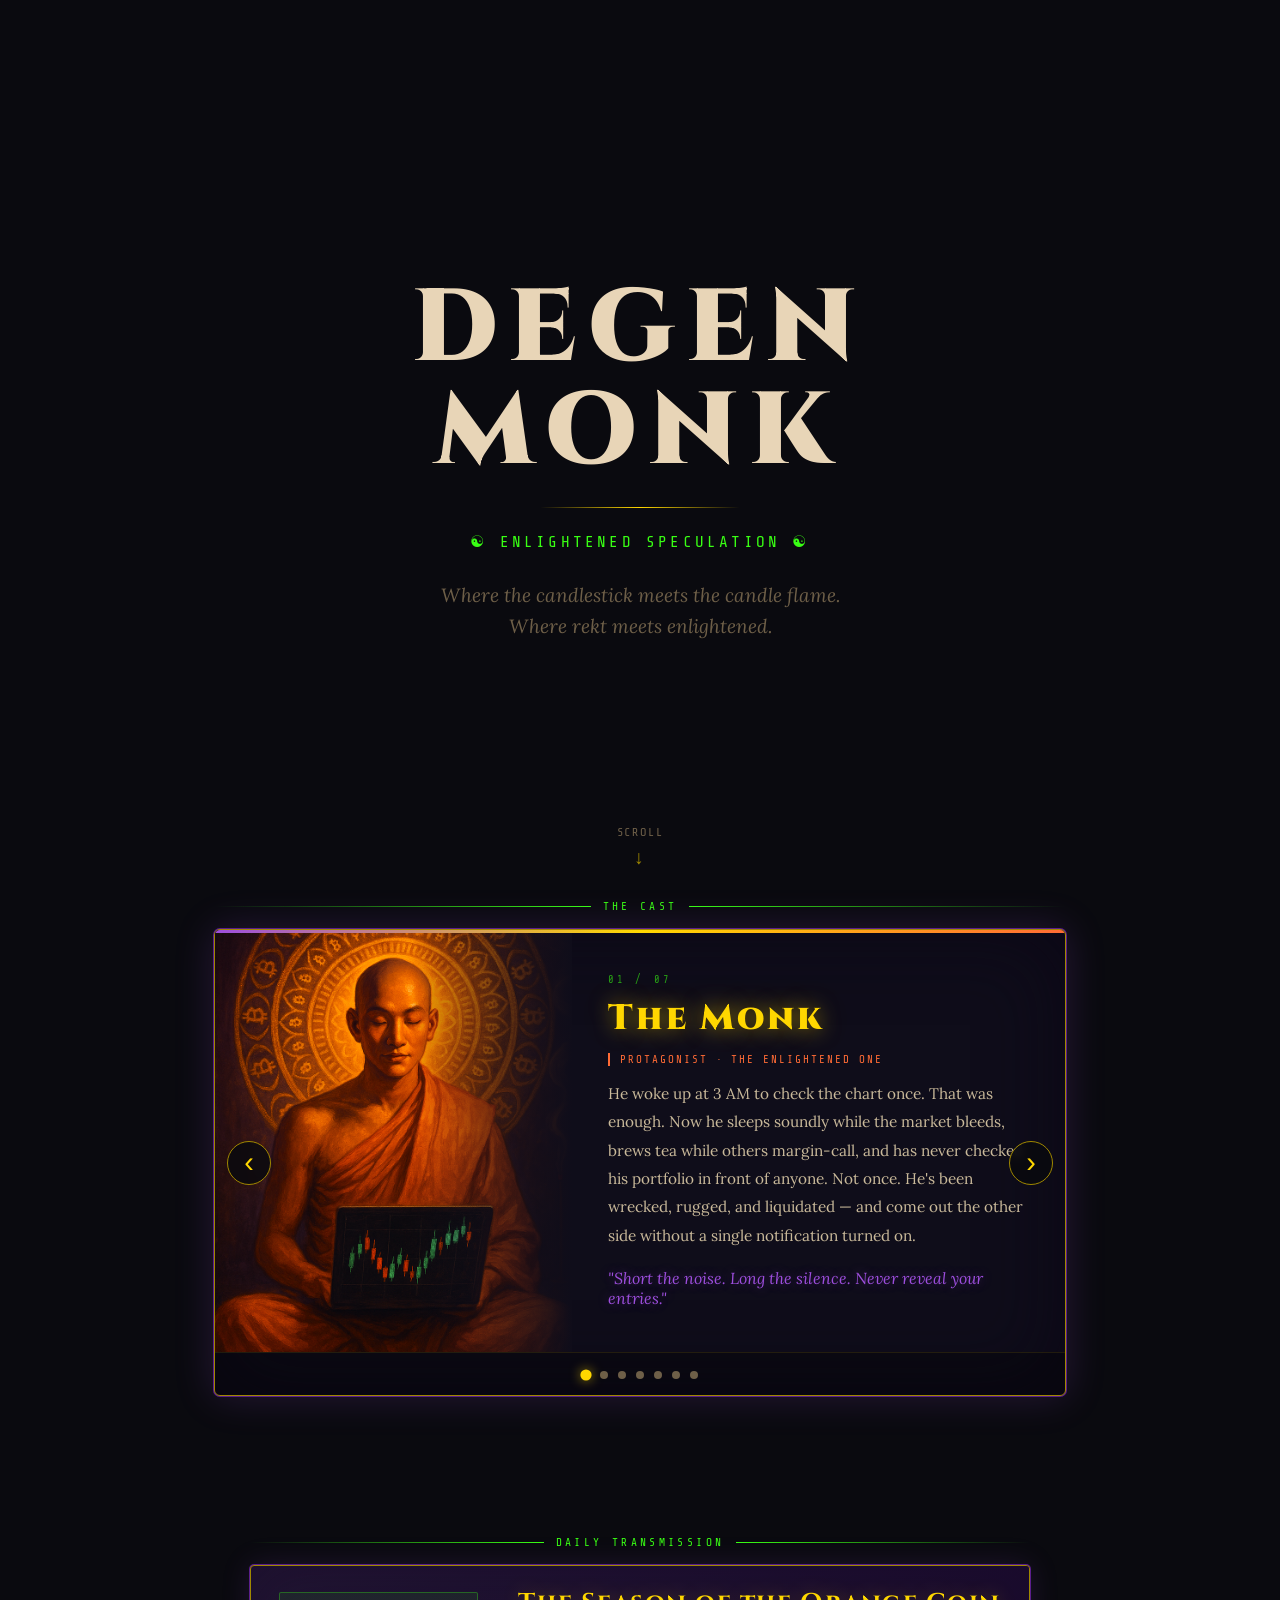
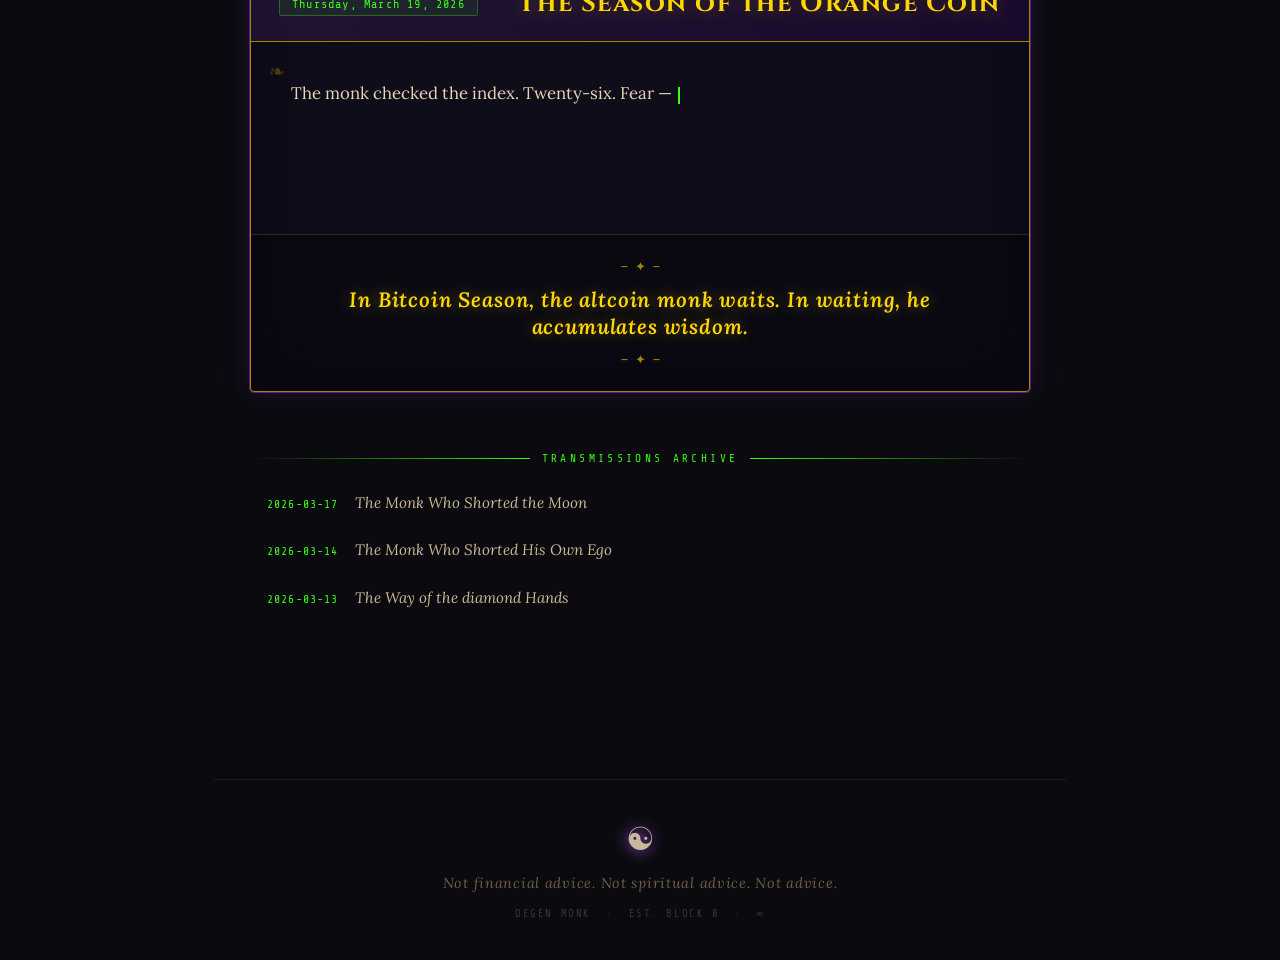
==== commit 522711d0: "fix: remove duplicate carousel, rewrite character descriptions to be human and witty" ====
--- a/index.html
+++ b/index.html
@@ -54,132 +54,6 @@
     <!-- ══════════════════════════════
          CAST CAROUSEL
     ══════════════════════════════ -->
-    <section id="cast-carousel" aria-label="Meet the Cast">
-      <p class="section-label">Meet the Cast</p>
-      <div class="carousel-wrapper" role="region" aria-roledescription="carousel">
-        <div class="carousel-track" id="carousel-track">
-
-          <!-- Slide 1: The Monk -->
-          <div class="carousel-slide" role="group" aria-roledescription="slide" aria-label="1 of 7">
-            <div class="char-image-wrap">
-              <img src="chars/monk.png" alt="The Monk" class="char-image" loading="lazy" />
-            </div>
-            <div class="char-info">
-              <div class="char-number">01 / 07</div>
-              <h2 class="char-name">The Monk</h2>
-              <p class="char-role">The Protagonist · Zen Trader</p>
-              <p class="char-desc">The stoic center of the DegenMonk universe. Serene, bald, draped in saffron. Sits cross-legged with a laptop, meditating on charts as if they were scripture. Approaches crypto with Buddhist detachment — holds through crashes without blinking, exits with the same stillness he entered. Never reveals his entries.</p>
-              <blockquote class="char-quote">"Short the noise. Long the silence."</blockquote>
-            </div>
-          </div>
-
-          <!-- Slide 2: Degen -->
-          <div class="carousel-slide" role="group" aria-roledescription="slide" aria-label="2 of 7">
-            <div class="char-image-wrap">
-              <img src="chars/degen.png" alt="Degen" class="char-image" loading="lazy" />
-            </div>
-            <div class="char-info">
-              <div class="char-number">02 / 07</div>
-              <h2 class="char-name">Degen</h2>
-              <p class="char-role">The Foil · Retail Psyche Incarnate</p>
-              <p class="char-desc">Disheveled hoodie plastered in coin logos. Wide manic eyes, perpetual sweat, phone permanently attached to hand showing a green chart. Buys the top. Sells the bottom. Lives in the group chat asking "wen moon?" The collective madness of retail trading distilled into one frantic human being.</p>
-              <blockquote class="char-quote">"Wen moon? It's different this time."</blockquote>
-            </div>
-          </div>
-
-          <!-- Slide 3: The Whale -->
-          <div class="carousel-slide" role="group" aria-roledescription="slide" aria-label="3 of 7">
-            <div class="char-image-wrap">
-              <img src="chars/whale.png" alt="The Whale" class="char-image" loading="lazy" />
-            </div>
-            <div class="char-info">
-              <div class="char-number">03 / 07</div>
-              <h2 class="char-name">The Whale</h2>
-              <p class="char-role">Silent Power · Market Mover</p>
-              <p class="char-desc">A massive shadowy figure in a pinstripe suit. Face never shown. Only enormous hands hover over a Bloomberg terminal. Accumulates in silence while others sell in panic. When the Whale types, markets move. The Monk respects but never fully understands The Whale. The fearful give their keys to the patient.</p>
-              <blockquote class="char-quote">&#8203;</blockquote>
-            </div>
-          </div>
-
-          <!-- Slide 4: The Fed Chair -->
-          <div class="carousel-slide" role="group" aria-roledescription="slide" aria-label="4 of 7">
-            <div class="char-image-wrap">
-              <img src="chars/fedchair.png" alt="The Fed Chair" class="char-image" loading="lazy" />
-            </div>
-            <div class="char-info">
-              <div class="char-number">04 / 07</div>
-              <h2 class="char-name">The Fed Chair</h2>
-              <p class="char-role">Bumbling Authority · Accidental Chaos Agent</p>
-              <p class="char-desc">Bald, gray suit, permanently bewildered. Carries a comically oversized money printer labeled BRRR. Every word he utters accidentally nukes or pumps the market. Thinks crypto is a passing fad. Genuinely believes he controls inflation. The Monk watches his press conferences with quiet amusement.</p>
-              <blockquote class="char-quote">"Data dependent. Transitory. We have the tools."</blockquote>
-            </div>
-          </div>
-
-          <!-- Slide 5: The Altcoin Pilgrim -->
-          <div class="carousel-slide" role="group" aria-roledescription="slide" aria-label="5 of 7">
-            <div class="char-image-wrap">
-              <img src="chars/altcoin.png" alt="The Altcoin Pilgrim" class="char-image" loading="lazy" />
-            </div>
-            <div class="char-info">
-              <div class="char-number">05 / 07</div>
-              <h2 class="char-name">The Altcoin Pilgrim</h2>
-              <p class="char-role">Eternal Optimist · True Believer</p>
-              <p class="char-desc">Colorful patchwork vest covered in coin logos, always clutching a whitepaper like holy scripture. Big permanent grin. Turns bullish at exact tops. Never holds more than a week. Blames the Monk for "not seeing the vision." Has attended 40 crypto conferences and still hasn't taken profit once.</p>
-              <blockquote class="char-quote">"This one's different. Read the tokenomics."</blockquote>
-            </div>
-          </div>
-
-          <!-- Slide 6: Fibonacci -->
-          <div class="carousel-slide" role="group" aria-roledescription="slide" aria-label="6 of 7">
-            <div class="char-image-wrap">
-              <img src="chars/fibonacci.png" alt="Fibonacci" class="char-image" loading="lazy" />
-            </div>
-            <div class="char-info">
-              <div class="char-number">06 / 07</div>
-              <h2 class="char-name">Fibonacci</h2>
-              <p class="char-role">The TA Wizard · Pattern Seeker</p>
-              <p class="char-desc">Wizard hat covered in golden spirals. Six monitors, all buried in lines, retracement levels, and Elliott Wave counts. Chalk-dusted hands draw fibonacci spirals on everything — charts, napkins, his own arm. Right for the wrong reasons. Calls every bottom approximately three days after the bounce.</p>
-              <blockquote class="char-quote">"The 0.618 retracement was obvious."</blockquote>
-            </div>
-          </div>
-
-          <!-- Slide 7: The Normie -->
-          <div class="carousel-slide" role="group" aria-roledescription="slide" aria-label="7 of 7">
-            <div class="char-image-wrap">
-              <img src="chars/normie.png" alt="The Normie" class="char-image" loading="lazy" />
-            </div>
-            <div class="char-info">
-              <div class="char-number">07 / 07</div>
-              <h2 class="char-name">The Normie</h2>
-              <p class="char-role">Retail FOMO · Every Cycle's Victim</p>
-              <p class="char-desc">Plain clothes. Confused expression. Holding a newspaper screaming BTC ALL-TIME HIGH. Heard about crypto from their barber. Buys the top with conviction. Sells the bottom in despair. Swears off crypto forever. Returns next bull cycle. The market's most reliable indicator — when The Normie arrives, the top is in.</p>
-              <blockquote class="char-quote">"My uncle says this is the next internet."</blockquote>
-            </div>
-          </div>
-
-        </div><!-- /carousel-track -->
-
-        <!-- Navigation -->
-        <button class="carousel-btn carousel-btn--prev" id="carousel-prev" aria-label="Previous character">&#8249;</button>
-        <button class="carousel-btn carousel-btn--next" id="carousel-next" aria-label="Next character">&#8250;</button>
-
-        <!-- Dots -->
-        <div class="carousel-dots" id="carousel-dots" role="tablist" aria-label="Character slides">
-          <button class="carousel-dot carousel-dot--active" role="tab" aria-selected="true"  aria-label="Slide 1"></button>
-          <button class="carousel-dot" role="tab" aria-selected="false" aria-label="Slide 2"></button>
-          <button class="carousel-dot" role="tab" aria-selected="false" aria-label="Slide 3"></button>
-          <button class="carousel-dot" role="tab" aria-selected="false" aria-label="Slide 4"></button>
-          <button class="carousel-dot" role="tab" aria-selected="false" aria-label="Slide 5"></button>
-          <button class="carousel-dot" role="tab" aria-selected="false" aria-label="Slide 6"></button>
-          <button class="carousel-dot" role="tab" aria-selected="false" aria-label="Slide 7"></button>
-        </div>
-
-      </div><!-- /carousel-wrapper -->
-    </section>
-
-    <!-- ══════════════════════════════
-         CAST CAROUSEL
-    ══════════════════════════════ -->
     <section id="cast-carousel" aria-labelledby="cast-heading">
       <p class="section-label" id="cast-heading">The Cast</p>
 
@@ -187,7 +61,6 @@
         <!-- Progress bar -->
         <div class="carousel-progress" id="carousel-progress"></div>
 
-        <!-- Slides -->
         <div class="carousel-track" id="carousel-track">
 
           <!-- 1. The Monk -->
@@ -197,9 +70,9 @@
             </div>
             <div class="char-info">
               <span class="char-number">01 / 07</span>
-              <h3 class="char-name">The Monk</h3>
+              <h2 class="char-name">The Monk</h2>
               <p class="char-role">Protagonist · The Enlightened One</p>
-              <p class="char-desc">Bald. Robed in saffron. Always cross-legged, laptop balanced on knees, eyes half-closed. He has been wrecked, rugged, and liquidated — and emerged serene. Markets do not disturb him. He disturbs the markets.</p>
+              <p class="char-desc">He woke up at 3 AM to check the chart once. That was enough. Now he sleeps soundly while the market bleeds, brews tea while others margin-call, and has never checked his portfolio in front of anyone. Not once. He's been wrecked, rugged, and liquidated — and come out the other side without a single notification turned on.</p>
               <blockquote class="char-quote">"Short the noise. Long the silence. Never reveal your entries."</blockquote>
             </div>
           </div>
@@ -211,10 +84,10 @@
             </div>
             <div class="char-info">
               <span class="char-number">02 / 07</span>
-              <h3 class="char-name">Degen</h3>
-              <p class="char-role">The Foil · Retail Psyche Incarnate</p>
-              <p class="char-desc">Hoodie plastered with shitcoin logos. Wide manic eyes, permanent sweat, phone showing green charts going vertical. He buys tops, sells bottoms, and asks "wen moon?" in every group chat. He is all of us at 3 AM.</p>
-              <blockquote class="char-quote">"It's different this time. I can feel it."</blockquote>
+              <h2 class="char-name">Degen</h2>
+              <p class="char-role">The Foil · All of Us at 3 AM</p>
+              <p class="char-desc">He sold his ETH to buy a dog-themed coin that rugged in 48 hours. He's done this six times. He's currently "up only" in conviction and down 90% in everything else. The group chat loves him. The Monk watches him the way you watch a candle — aware it will burn out, impressed it burns so bright.</p>
+              <blockquote class="char-quote">"Wen moon? It's different this time. I can feel it."</blockquote>
             </div>
           </div>
 
@@ -225,10 +98,10 @@
             </div>
             <div class="char-info">
               <span class="char-number">03 / 07</span>
-              <h3 class="char-name">The Whale</h3>
-              <p class="char-role">Silent Power · The Market Mover</p>
-              <p class="char-desc">A silhouette in a pinstripe suit behind a wall of Bloomberg terminals. Face always in shadow. Only hands visible. Never speaks. Accumulates while others panic. One keystroke moves billions. The Monk watches with respect.</p>
-              <blockquote class="char-quote">*(silence)*</blockquote>
+              <h2 class="char-name">The Whale</h2>
+              <p class="char-role">Silent Power · The One Who Moves Markets</p>
+              <p class="char-desc">Nobody knows his name. Nobody needs to. When he buys, the chart turns green. When he sells, your portfolio becomes a lesson. He's not smarter than you — he just has more zeroes and less emotion. The fearful give their keys to the patient. He has very, very patient hands.</p>
+              <blockquote class="char-quote">— ✦ —</blockquote>
             </div>
           </div>
 
@@ -239,9 +112,9 @@
             </div>
             <div class="char-info">
               <span class="char-number">04 / 07</span>
-              <h3 class="char-name">The Fed Chair</h3>
+              <h2 class="char-name">The Fed Chair</h2>
               <p class="char-role">Bumbling Authority · The Printer</p>
-              <p class="char-desc">Bald, suited, permanently bewildered. Carries an oversized money printer labelled BRRR. Every word he speaks accidentally nukes or pumps markets. Genuinely believes he controls inflation. The market begs to differ.</p>
+              <p class="char-desc">He raised rates. Markets crashed. He lowered rates. Markets crashed. He said "soft landing." Markets crashed. At some point you have to respect the consistency. The Monk watches his press conferences not for content, but as a meditation on impermanence. Every syllable moves billions. He has no idea.</p>
               <blockquote class="char-quote">"Data dependent. Transitory. We have the tools."</blockquote>
             </div>
           </div>
@@ -253,9 +126,9 @@
             </div>
             <div class="char-info">
               <span class="char-number">05 / 07</span>
-              <h3 class="char-name">Altcoin Pilgrim</h3>
-              <p class="char-role">The Eternal Optimist · The Shill</p>
-              <p class="char-desc">Colorful patchwork vest covered in coin logos. Big permanent grin. Always clutching a whitepaper like a religious scroll. Has attended 40 crypto conferences and pitched 200 projects. Turns bullish at exact tops. Never flinches.</p>
+              <h2 class="char-name">Altcoin Pilgrim</h2>
+              <p class="char-role">True Believer · Never Took Profit Once</p>
+              <p class="char-desc">He's been to every conference, owns every whitepaper, and has a strong opinion on every layer-2. He's never held a coin past the first dump. Somehow this doesn't shake him. The next one is always the one. He turns bullish at exact tops with the precision of a man born to be early and leave late.</p>
               <blockquote class="char-quote">"This one's different. Read the tokenomics."</blockquote>
             </div>
           </div>
@@ -267,9 +140,9 @@
             </div>
             <div class="char-info">
               <span class="char-number">06 / 07</span>
-              <h3 class="char-name">Fibonacci</h3>
-              <p class="char-role">The TA Wizard · The Chart Whisperer</p>
-              <p class="char-desc">Wizard hat, six monitors, chalk-covered hands. Draws retracement levels on everything — coffee mugs, walls, his own palm. Sees the golden ratio in random noise. Right for the wrong reasons. Always calls the bottom after the bounce.</p>
+              <h2 class="char-name">Fibonacci</h2>
+              <p class="char-role">The TA Wizard · Sees Patterns in Soup</p>
+              <p class="char-desc">He once drew a fibonacci extension on a bar of soap. He sees the golden ratio in traffic jams, bad haircuts, and breakfast cereal. He has been "watching the 0.786" for three years. The chart has moved on. He hasn't. He calls every bottom about three days after the bounce, with complete confidence.</p>
               <blockquote class="char-quote">"The 0.618 retracement was obvious."</blockquote>
             </div>
           </div>
@@ -281,9 +154,9 @@
             </div>
             <div class="char-info">
               <span class="char-number">07 / 07</span>
-              <h3 class="char-name">The Normie</h3>
-              <p class="char-role">Retail FOMO · The Late Arrival</p>
-              <p class="char-desc">Plain clothes, innocent eyes, newspaper reading BTC HITS ALL-TIME HIGH. Heard about crypto from their barber last week. Buys the top with full conviction, sells the bottom in total despair. Swears off crypto forever — until next cycle.</p>
+              <h2 class="char-name">The Normie</h2>
+              <p class="char-role">Retail FOMO · The Most Reliable Indicator</p>
+              <p class="char-desc">They first heard about Bitcoin at a dinner party in 2017. Bought at $19k. Sold at $4k. Swore never again. Bought again at $69k. They are the truest contrarian signal in the space — not because they're wrong, but because they show up at exactly the right moment to be wrong. When The Normie arrives, the top is in.</p>
               <blockquote class="char-quote">"My uncle says this is the next internet."</blockquote>
             </div>
           </div>
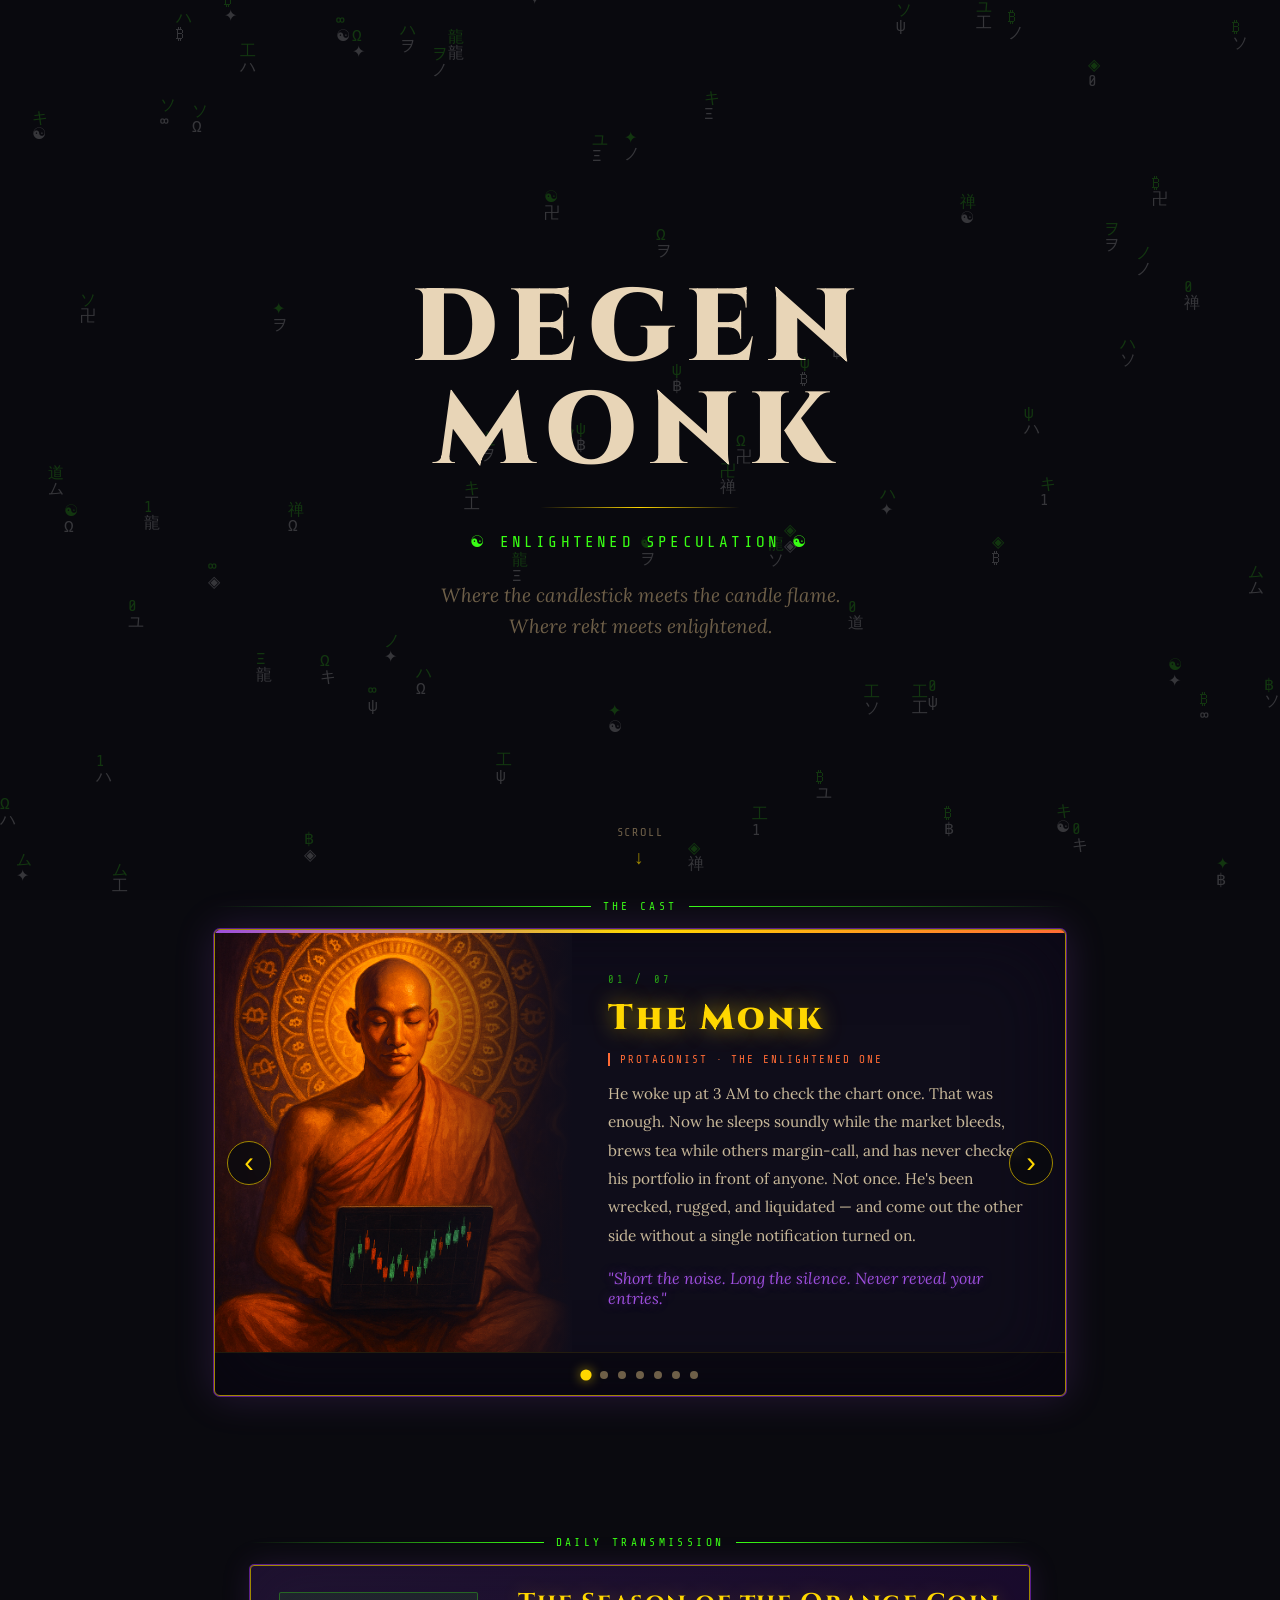
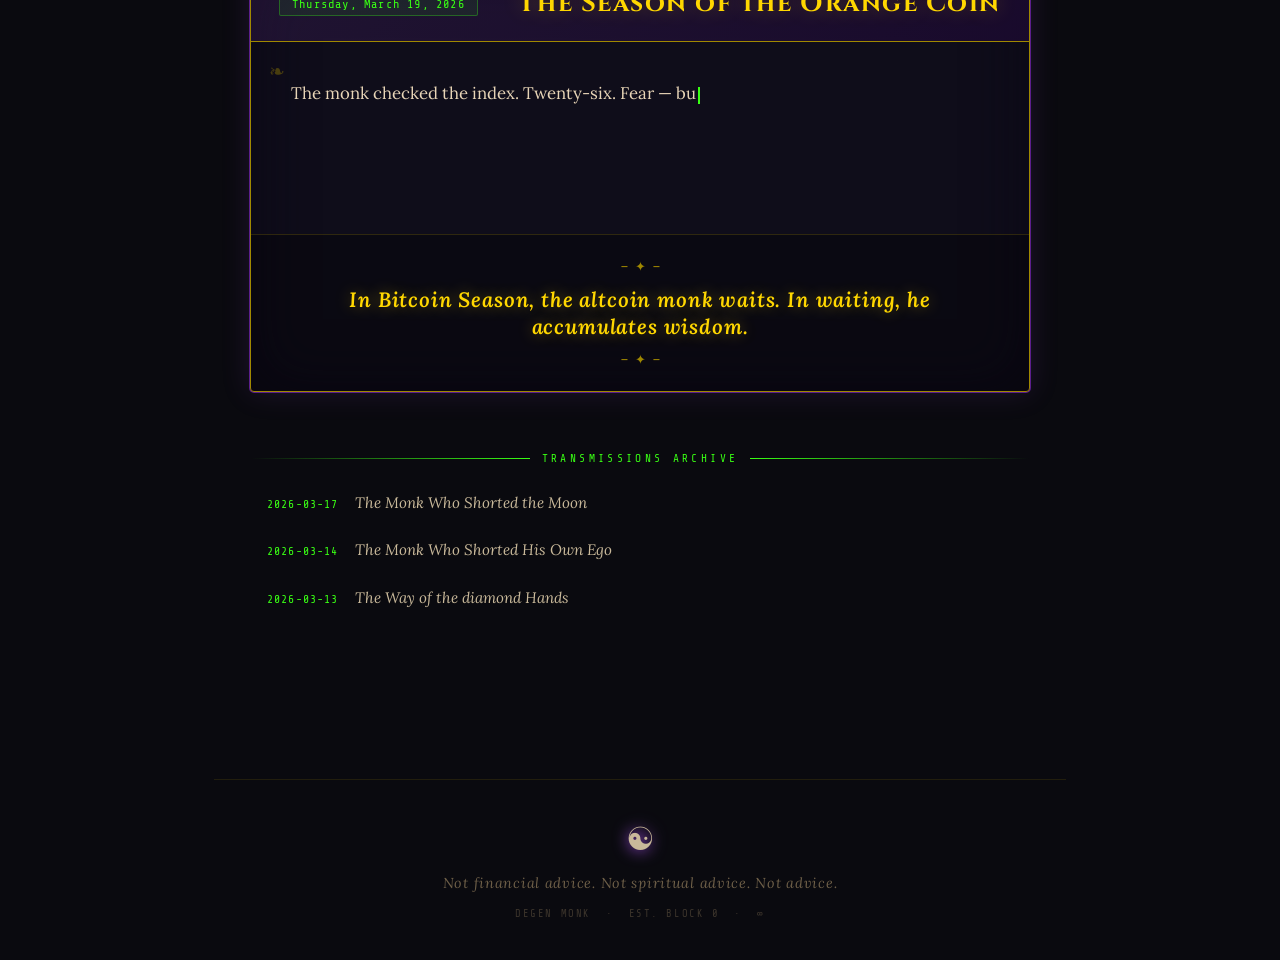
==== commit c503dd8b: "feat: comic strip section, SEO, GA4, robots.txt, sitemap - Comic strip section below character carou" ====
--- a/index.html
+++ b/index.html
@@ -3,15 +3,69 @@
 <head>
   <meta charset="UTF-8" />
   <meta name="viewport" content="width=device-width, initial-scale=1.0" />
-  <meta name="description" content="Degen Monk — Enlightened speculation. Diamond hands, empty mind." />
+
+  <!-- ░░ SEO ░░ -->
+  <title>Degen Monk ☯ — Enlightened Crypto Speculation</title>
+  <meta name="description" content="DegenMonk is a daily crypto comic and philosophical dispatch — where Buddhist detachment meets diamond hands. Charts, koans, and the occasional short." />
+  <meta name="keywords" content="crypto comic, bitcoin comic, degen monk, crypto philosophy, trading humor, degenmonk, dilbert crypto" />
+  <meta name="author" content="DegenMonk" />
+  <link rel="canonical" href="https://degenmonk.com/" />
+
+  <!-- ░░ Open Graph ░░ -->
+  <meta property="og:type"        content="website" />
+  <meta property="og:url"         content="https://degenmonk.com/" />
+  <meta property="og:title"       content="Degen Monk ☯ — Enlightened Crypto Speculation" />
+  <meta property="og:description" content="Daily crypto wisdom from the only trader who never reveals his entries. Diamond hands, empty mind." />
+  <meta property="og:image"       content="https://degenmonk.com/chars/monk.png" />
+  <meta property="og:image:width" content="1024" />
+  <meta property="og:image:height"content="1024" />
+  <meta property="og:site_name"   content="DegenMonk" />
+
+  <!-- ░░ Twitter Card ░░ -->
+  <meta name="twitter:card"        content="summary_large_image" />
+  <meta name="twitter:site"        content="@degenmonk" />
+  <meta name="twitter:title"       content="Degen Monk ☯ — Enlightened Crypto Speculation" />
+  <meta name="twitter:description" content="Daily crypto wisdom from the only trader who never reveals his entries. Diamond hands, empty mind." />
+  <meta name="twitter:image"       content="https://degenmonk.com/chars/monk.png" />
+
+  <!-- ░░ Theme ░░ -->
   <meta name="theme-color" content="#0a0a0f" />
 
-  <!-- Open Graph -->
-  <meta property="og:title"       content="Degen Monk" />
-  <meta property="og:description" content="Enlightened speculation. Diamond hands, empty mind." />
-  <meta property="og:type"        content="website" />
-
-  <title>Degen Monk ☯</title>
+  <!-- ░░ JSON-LD Structured Data ░░ -->
+  <script type="application/ld+json">
+  {
+    "@context": "https://schema.org",
+    "@type": "WebSite",
+    "name": "DegenMonk",
+    "url": "https://degenmonk.com",
+    "description": "Daily crypto comic and philosophical dispatch where Buddhist detachment meets diamond hands.",
+    "publisher": {
+      "@type": "Organization",
+      "name": "DegenMonk",
+      "logo": {
+        "@type": "ImageObject",
+        "url": "https://degenmonk.com/chars/monk.png"
+      }
+    },
+    "potentialAction": {
+      "@type": "ReadAction",
+      "target": "https://degenmonk.com/"
+    }
+  }
+  </script>
+
+  <!-- ░░ Google Analytics (GA4) ░░ -->
+  <script async src="https://www.googletagmanager.com/gtag/js?id=G-7RBY6CF6ZV"></script>
+  <script>
+    window.dataLayer = window.dataLayer || [];
+    function gtag(){dataLayer.push(arguments);}
+    gtag('js', new Date());
+    gtag('config', 'G-7RBY6CF6ZV', {
+      page_title: 'DegenMonk',
+      page_location: window.location.href,
+    });
+  </script>
+
   <link rel="stylesheet" href="style.css" />
 </head>
 <body>
@@ -30,23 +84,19 @@
     ══════════════════════════════ -->
     <header role="banner">
 
-      <!-- Title -->
       <h1 class="hero-title">Degen Monk</h1>
 
       <div class="hero-divider" aria-hidden="true"></div>
 
-      <!-- Rotating subtitle -->
       <p class="hero-subtitle" id="hero-subtitle" aria-live="polite">
         ☯  ENLIGHTENED SPECULATION  ☯
       </p>
 
-      <!-- Tagline -->
       <p class="hero-tagline">
         Where the candlestick meets the candle flame.<br />
         Where rekt meets enlightened.
       </p>
 
-      <!-- Scroll down indicator -->
       <div class="scroll-indicator" aria-hidden="true">SCROLL</div>
 
     </header>
@@ -58,7 +108,6 @@
       <p class="section-label" id="cast-heading">The Cast</p>
 
       <div class="carousel-wrapper">
-        <!-- Progress bar -->
         <div class="carousel-progress" id="carousel-progress"></div>
 
         <div class="carousel-track" id="carousel-track">
@@ -163,11 +212,9 @@
 
         </div><!-- /carousel-track -->
 
-        <!-- Nav Arrows -->
         <button class="carousel-btn carousel-btn--prev" id="carousel-prev" aria-label="Previous character">&#8249;</button>
         <button class="carousel-btn carousel-btn--next" id="carousel-next" aria-label="Next character">&#8250;</button>
 
-        <!-- Dots -->
         <div class="carousel-dots" id="carousel-dots" role="tablist" aria-label="Character navigation">
           <button class="carousel-dot carousel-dot--active" role="tab" aria-selected="true"  aria-label="The Monk"></button>
           <button class="carousel-dot" role="tab" aria-selected="false" aria-label="Degen"></button>
@@ -182,6 +229,20 @@
     </section>
 
     <!-- ══════════════════════════════
+         COMIC STRIP SECTION
+    ══════════════════════════════ -->
+    <section id="strip-section" aria-labelledby="strip-heading" hidden>
+      <p class="section-label" id="strip-heading">Today's Strip</p>
+
+      <div class="strip-card">
+        <div class="strip-image-wrap">
+          <img id="strip-image" src="" alt="DegenMonk Comic Strip" />
+        </div>
+        <p class="strip-title" id="strip-title"></p>
+      </div>
+    </section>
+
+    <!-- ══════════════════════════════
          MAIN — DAILY SCROLL
     ══════════════════════════════ -->
     <main>
@@ -191,19 +252,16 @@
 
         <article class="scroll-card">
 
-          <!-- Card Header -->
           <div class="scroll-card-header">
             <span class="date-badge" id="date-badge">—</span>
             <h2 class="scroll-title" id="scroll-title">Loading...</h2>
             <a href="#" id="today-link" class="today-link" aria-label="Return to today's transmission" hidden>← Today</a>
           </div>
 
-          <!-- Card Body — typing effect target -->
           <div class="scroll-card-body">
             <p id="scroll-content" aria-live="polite"></p>
           </div>
 
-          <!-- Card Footer — mantra -->
           <footer class="scroll-card-footer">
             <blockquote id="mantra"></blockquote>
           </footer>
--- a/style.css
+++ b/style.css
@@ -998,3 +998,57 @@
   .char-info { padding: 28px 24px 32px; gap: 12px; }
   .carousel-btn { width: 36px; height: 36px; font-size: 1.4rem; }
 }
+
+/* ===========================
+   COMIC STRIP SECTION
+   =========================== */
+
+#strip-section {
+  position: relative;
+  max-width: 900px;
+  margin: 0 auto 60px;
+}
+
+#strip-section[hidden] { display: none; }
+
+.strip-card {
+  background: var(--bg-card);
+  border: 1px solid var(--gold-dim);
+  border-radius: 6px;
+  box-shadow:
+    0 0 0 1px var(--purple-dim),
+    0 0 30px rgba(157, 78, 221, 0.15);
+  overflow: hidden;
+}
+
+.strip-image-wrap {
+  width: 100%;
+  line-height: 0;
+}
+
+.strip-image-wrap img {
+  width: 100%;
+  height: auto;
+  display: block;
+  border-radius: 0;
+}
+
+.strip-title {
+  font-family: 'Cinzel', serif;
+  font-size: clamp(0.8rem, 1.8vw, 1rem);
+  font-weight: 700;
+  letter-spacing: 0.12em;
+  color: var(--gold-dim);
+  text-align: center;
+  padding: 14px 20px;
+  background: rgba(0,0,0,0.3);
+  border-top: 1px solid rgba(255,215,0,0.1);
+  text-transform: uppercase;
+  margin: 0;
+}
+
+/* Mobile */
+@media (max-width: 600px) {
+  #strip-section { margin-bottom: 40px; }
+  .strip-title { font-size: 0.72rem; padding: 12px 16px; }
+}
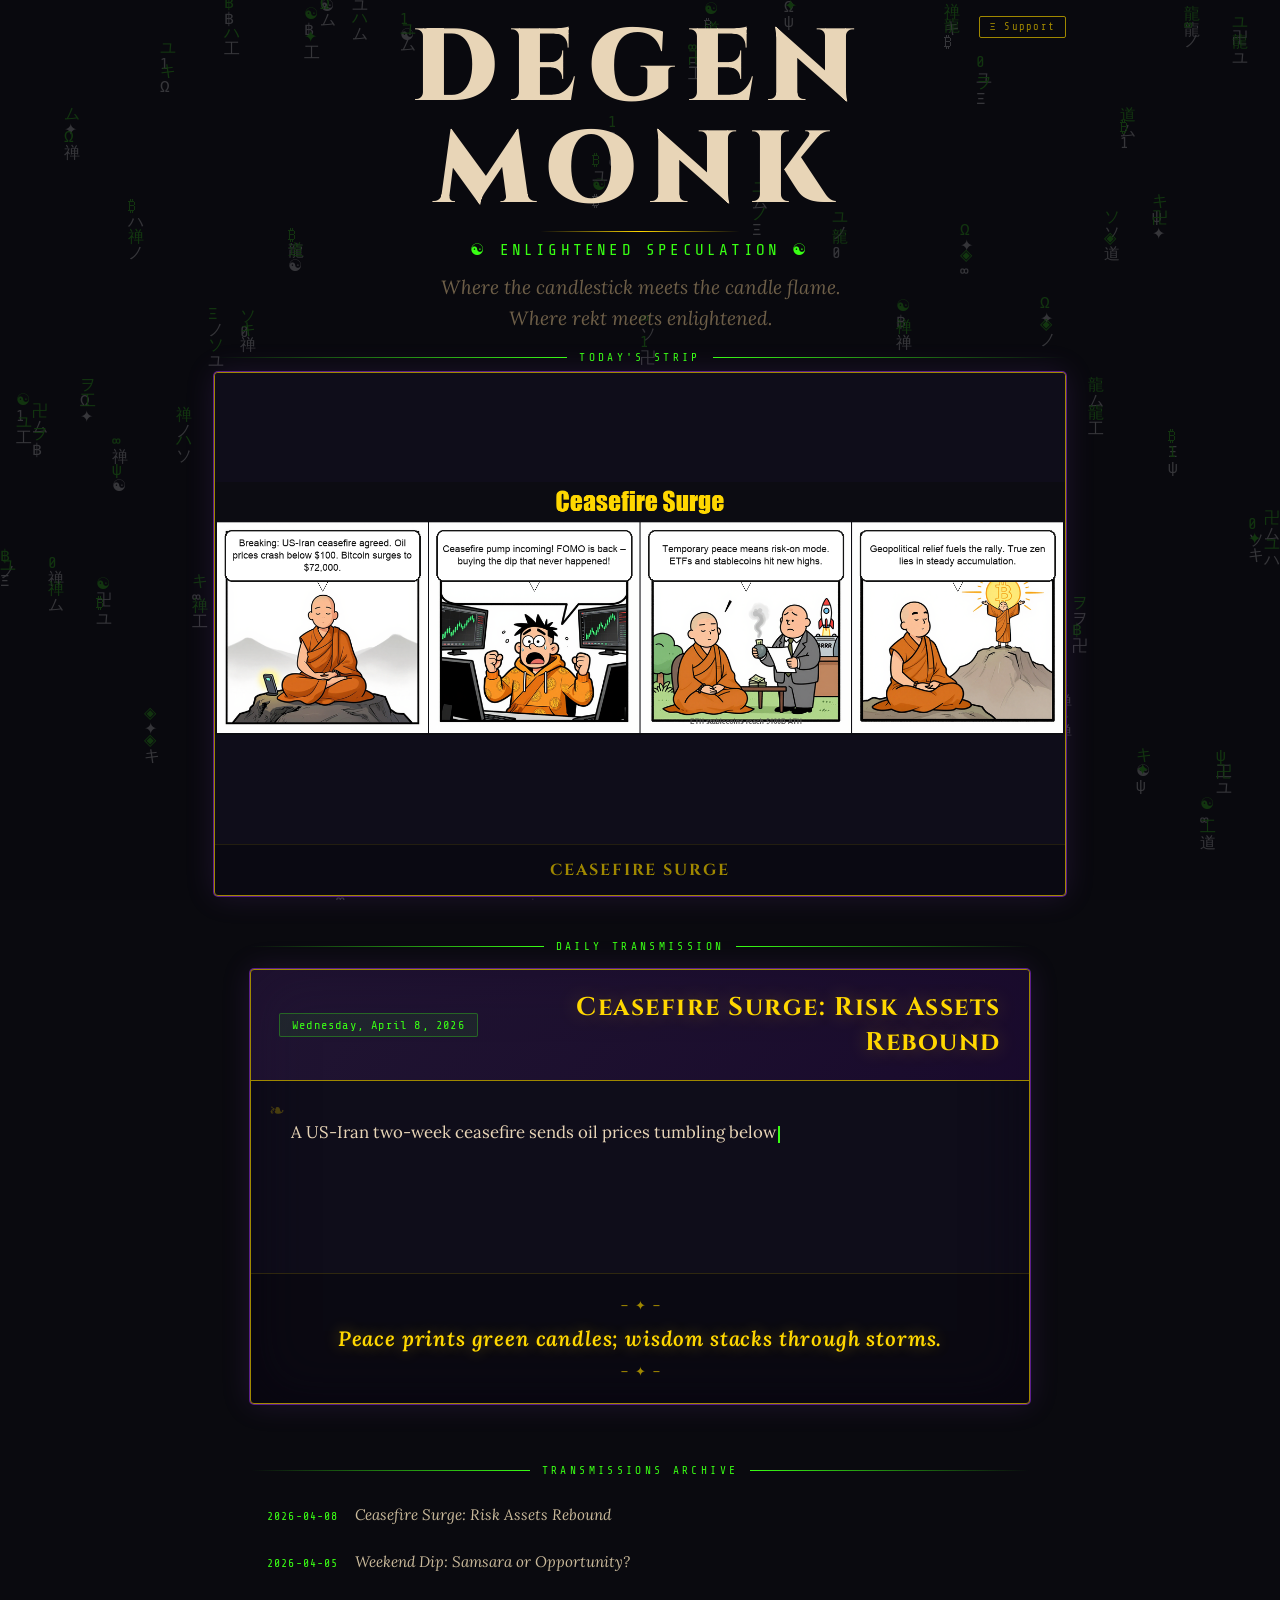
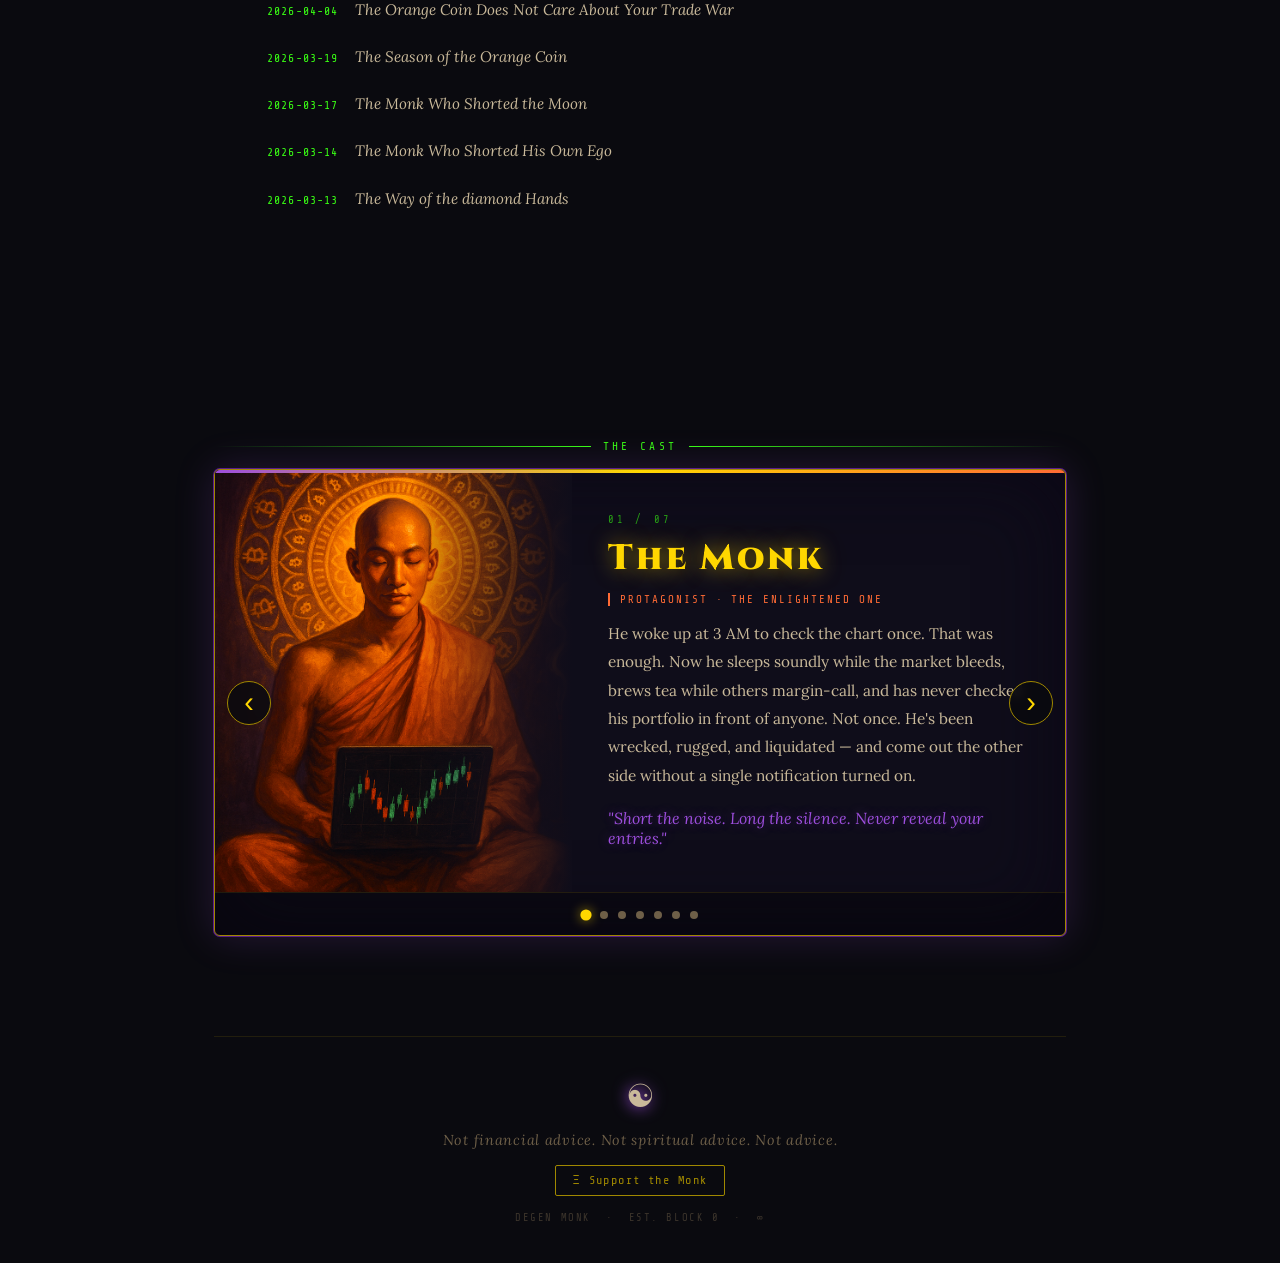
==== commit bb1eb723: "feat: viewport layout, SEO improvements, ETH donation button Layout: - Wrap header + #strip-section " ====
--- a/index.html
+++ b/index.html
@@ -5,17 +5,17 @@
   <meta name="viewport" content="width=device-width, initial-scale=1.0" />
 
   <!-- ░░ SEO ░░ -->
-  <title>Degen Monk ☯ — Enlightened Crypto Speculation</title>
-  <meta name="description" content="DegenMonk is a daily crypto comic and philosophical dispatch — where Buddhist detachment meets diamond hands. Charts, koans, and the occasional short." />
-  <meta name="keywords" content="crypto comic, bitcoin comic, degen monk, crypto philosophy, trading humor, degenmonk, dilbert crypto" />
+  <title>Degen Monk ☯ — Daily Crypto Comic, Market Satire &amp; Enlightened Speculation</title>
+  <meta name="description" content="Daily crypto comic strip and philosophical market dispatch. Satirical takes on Bitcoin, DeFi, altcoins, and the eternal human comedy of investing — through the eyes of an enlightened degen." />
+  <meta name="keywords" content="crypto comic, bitcoin satire, degen monk, crypto philosophy, trading humor, defi satire, altcoin memes, investment satire, crypto blog, web3 humor, market commentary, bitcoin trading, crypto investing, blockchain humor, degenmonk, crypto meme, trading psychology, bitcoin meme, nft satire" />
   <meta name="author" content="DegenMonk" />
   <link rel="canonical" href="https://degenmonk.com/" />
 
   <!-- ░░ Open Graph ░░ -->
   <meta property="og:type"        content="website" />
   <meta property="og:url"         content="https://degenmonk.com/" />
-  <meta property="og:title"       content="Degen Monk ☯ — Enlightened Crypto Speculation" />
-  <meta property="og:description" content="Daily crypto wisdom from the only trader who never reveals his entries. Diamond hands, empty mind." />
+  <meta property="og:title"       content="Degen Monk ☯ — Daily Crypto Comic &amp; Market Satire" />
+  <meta property="og:description" content="Daily crypto comic strip and philosophical dispatch. Diamond hands, empty mind. Satirical takes on Bitcoin, DeFi, altcoins, and the eternal human comedy of investing." />
   <meta property="og:image"       content="https://degenmonk.com/chars/monk.png" />
   <meta property="og:image:width" content="1024" />
   <meta property="og:image:height"content="1024" />
@@ -24,8 +24,8 @@
   <!-- ░░ Twitter Card ░░ -->
   <meta name="twitter:card"        content="summary_large_image" />
   <meta name="twitter:site"        content="@degenmonk" />
-  <meta name="twitter:title"       content="Degen Monk ☯ — Enlightened Crypto Speculation" />
-  <meta name="twitter:description" content="Daily crypto wisdom from the only trader who never reveals his entries. Diamond hands, empty mind." />
+  <meta name="twitter:title"       content="Degen Monk ☯ — Daily Crypto Comic &amp; Market Satire" />
+  <meta name="twitter:description" content="Daily crypto comic strip and philosophical dispatch. Diamond hands, empty mind." />
   <meta name="twitter:image"       content="https://degenmonk.com/chars/monk.png" />
 
   <!-- ░░ Theme ░░ -->
@@ -35,10 +35,11 @@
   <script type="application/ld+json">
   {
     "@context": "https://schema.org",
-    "@type": "WebSite",
+    "@type": "Blog",
     "name": "DegenMonk",
     "url": "https://degenmonk.com",
-    "description": "Daily crypto comic and philosophical dispatch where Buddhist detachment meets diamond hands.",
+    "description": "Daily crypto comic strip and philosophical dispatch where Buddhist detachment meets diamond hands.",
+    "keywords": "crypto, bitcoin, satire, investing, trading, defi, altcoin, market commentary, blockchain, web3",
     "publisher": {
       "@type": "Organization",
       "name": "DegenMonk",
@@ -46,10 +47,6 @@
         "@type": "ImageObject",
         "url": "https://degenmonk.com/chars/monk.png"
       }
-    },
-    "potentialAction": {
-      "@type": "ReadAction",
-      "target": "https://degenmonk.com/"
     }
   }
   </script>
@@ -80,170 +77,56 @@
   <div class="site-wrapper">
 
     <!-- ══════════════════════════════
-         HERO SECTION
+         VIEWPORT HERO: header + strip
+         (both visible without scroll)
     ══════════════════════════════ -->
-    <header role="banner">
-
-      <h1 class="hero-title">Degen Monk</h1>
-
-      <div class="hero-divider" aria-hidden="true"></div>
-
-      <p class="hero-subtitle" id="hero-subtitle" aria-live="polite">
-        ☯  ENLIGHTENED SPECULATION  ☯
-      </p>
-
-      <p class="hero-tagline">
-        Where the candlestick meets the candle flame.<br />
-        Where rekt meets enlightened.
-      </p>
-
-      <div class="scroll-indicator" aria-hidden="true">SCROLL</div>
-
-    </header>
+    <div class="viewport-hero">
+
+      <header role="banner">
+
+        <a href="https://etherscan.io/address/0x93FAD9FC1B22a2ba79c8451C392Cd8e14aae9838"
+           class="donate-btn donate-btn--header"
+           target="_blank" rel="noopener noreferrer"
+           title="Support the Monk · ETH: 0x93FAD9FC1B22a2ba79c8451C392Cd8e14aae9838"
+           aria-label="Donate ETH to support DegenMonk">Ξ Support</a>
+
+        <h1 class="hero-title">Degen Monk</h1>
+
+        <div class="hero-divider" aria-hidden="true"></div>
+
+        <p class="hero-subtitle" id="hero-subtitle" aria-live="polite">
+          ☯  ENLIGHTENED SPECULATION  ☯
+        </p>
+
+        <p class="hero-tagline">
+          Where the candlestick meets the candle flame.<br />
+          Where rekt meets enlightened.
+        </p>
+
+      </header>
+
+      <!-- ══════════════════════════════
+           COMIC STRIP SECTION
+      ══════════════════════════════ -->
+      <section id="strip-section" class="strip-empty" aria-labelledby="strip-heading">
+        <p class="section-label" id="strip-heading">Today's Strip</p>
+
+        <div class="strip-card">
+          <div class="strip-image-wrap">
+            <div class="strip-placeholder" aria-hidden="true">
+              <span>☯</span>
+              <p>Today's strip is being prepared...</p>
+            </div>
+            <img id="strip-image" src="" alt="DegenMonk Comic Strip" />
+          </div>
+          <p class="strip-title" id="strip-title"></p>
+        </div>
+      </section>
+
+    </div><!-- /viewport-hero -->
 
     <!-- ══════════════════════════════
-         CAST CAROUSEL
-    ══════════════════════════════ -->
-    <section id="cast-carousel" aria-labelledby="cast-heading">
-      <p class="section-label" id="cast-heading">The Cast</p>
-
-      <div class="carousel-wrapper">
-        <div class="carousel-progress" id="carousel-progress"></div>
-
-        <div class="carousel-track" id="carousel-track">
-
-          <!-- 1. The Monk -->
-          <div class="carousel-slide active" role="group" aria-label="Character 1 of 7">
-            <div class="char-image-wrap">
-              <img class="char-image" src="chars/monk.png" alt="The Monk" loading="lazy" />
-            </div>
-            <div class="char-info">
-              <span class="char-number">01 / 07</span>
-              <h2 class="char-name">The Monk</h2>
-              <p class="char-role">Protagonist · The Enlightened One</p>
-              <p class="char-desc">He woke up at 3 AM to check the chart once. That was enough. Now he sleeps soundly while the market bleeds, brews tea while others margin-call, and has never checked his portfolio in front of anyone. Not once. He's been wrecked, rugged, and liquidated — and come out the other side without a single notification turned on.</p>
-              <blockquote class="char-quote">"Short the noise. Long the silence. Never reveal your entries."</blockquote>
-            </div>
-          </div>
-
-          <!-- 2. Degen -->
-          <div class="carousel-slide" role="group" aria-label="Character 2 of 7">
-            <div class="char-image-wrap">
-              <img class="char-image" src="chars/degen.png" alt="Degen" loading="lazy" />
-            </div>
-            <div class="char-info">
-              <span class="char-number">02 / 07</span>
-              <h2 class="char-name">Degen</h2>
-              <p class="char-role">The Foil · All of Us at 3 AM</p>
-              <p class="char-desc">He sold his ETH to buy a dog-themed coin that rugged in 48 hours. He's done this six times. He's currently "up only" in conviction and down 90% in everything else. The group chat loves him. The Monk watches him the way you watch a candle — aware it will burn out, impressed it burns so bright.</p>
-              <blockquote class="char-quote">"Wen moon? It's different this time. I can feel it."</blockquote>
-            </div>
-          </div>
-
-          <!-- 3. The Whale -->
-          <div class="carousel-slide" role="group" aria-label="Character 3 of 7">
-            <div class="char-image-wrap">
-              <img class="char-image" src="chars/whale.png" alt="The Whale" loading="lazy" />
-            </div>
-            <div class="char-info">
-              <span class="char-number">03 / 07</span>
-              <h2 class="char-name">The Whale</h2>
-              <p class="char-role">Silent Power · The One Who Moves Markets</p>
-              <p class="char-desc">Nobody knows his name. Nobody needs to. When he buys, the chart turns green. When he sells, your portfolio becomes a lesson. He's not smarter than you — he just has more zeroes and less emotion. The fearful give their keys to the patient. He has very, very patient hands.</p>
-              <blockquote class="char-quote">— ✦ —</blockquote>
-            </div>
-          </div>
-
-          <!-- 4. The Fed Chair -->
-          <div class="carousel-slide" role="group" aria-label="Character 4 of 7">
-            <div class="char-image-wrap">
-              <img class="char-image" src="chars/fedchair.png" alt="The Fed Chair" loading="lazy" />
-            </div>
-            <div class="char-info">
-              <span class="char-number">04 / 07</span>
-              <h2 class="char-name">The Fed Chair</h2>
-              <p class="char-role">Bumbling Authority · The Printer</p>
-              <p class="char-desc">He raised rates. Markets crashed. He lowered rates. Markets crashed. He said "soft landing." Markets crashed. At some point you have to respect the consistency. The Monk watches his press conferences not for content, but as a meditation on impermanence. Every syllable moves billions. He has no idea.</p>
-              <blockquote class="char-quote">"Data dependent. Transitory. We have the tools."</blockquote>
-            </div>
-          </div>
-
-          <!-- 5. The Altcoin Pilgrim -->
-          <div class="carousel-slide" role="group" aria-label="Character 5 of 7">
-            <div class="char-image-wrap">
-              <img class="char-image" src="chars/altcoin.png" alt="The Altcoin Pilgrim" loading="lazy" />
-            </div>
-            <div class="char-info">
-              <span class="char-number">05 / 07</span>
-              <h2 class="char-name">Altcoin Pilgrim</h2>
-              <p class="char-role">True Believer · Never Took Profit Once</p>
-              <p class="char-desc">He's been to every conference, owns every whitepaper, and has a strong opinion on every layer-2. He's never held a coin past the first dump. Somehow this doesn't shake him. The next one is always the one. He turns bullish at exact tops with the precision of a man born to be early and leave late.</p>
-              <blockquote class="char-quote">"This one's different. Read the tokenomics."</blockquote>
-            </div>
-          </div>
-
-          <!-- 6. Fibonacci -->
-          <div class="carousel-slide" role="group" aria-label="Character 6 of 7">
-            <div class="char-image-wrap">
-              <img class="char-image" src="chars/fibonacci.png" alt="Fibonacci" loading="lazy" />
-            </div>
-            <div class="char-info">
-              <span class="char-number">06 / 07</span>
-              <h2 class="char-name">Fibonacci</h2>
-              <p class="char-role">The TA Wizard · Sees Patterns in Soup</p>
-              <p class="char-desc">He once drew a fibonacci extension on a bar of soap. He sees the golden ratio in traffic jams, bad haircuts, and breakfast cereal. He has been "watching the 0.786" for three years. The chart has moved on. He hasn't. He calls every bottom about three days after the bounce, with complete confidence.</p>
-              <blockquote class="char-quote">"The 0.618 retracement was obvious."</blockquote>
-            </div>
-          </div>
-
-          <!-- 7. The Normie -->
-          <div class="carousel-slide" role="group" aria-label="Character 7 of 7">
-            <div class="char-image-wrap">
-              <img class="char-image" src="chars/normie.png" alt="The Normie" loading="lazy" />
-            </div>
-            <div class="char-info">
-              <span class="char-number">07 / 07</span>
-              <h2 class="char-name">The Normie</h2>
-              <p class="char-role">Retail FOMO · The Most Reliable Indicator</p>
-              <p class="char-desc">They first heard about Bitcoin at a dinner party in 2017. Bought at $19k. Sold at $4k. Swore never again. Bought again at $69k. They are the truest contrarian signal in the space — not because they're wrong, but because they show up at exactly the right moment to be wrong. When The Normie arrives, the top is in.</p>
-              <blockquote class="char-quote">"My uncle says this is the next internet."</blockquote>
-            </div>
-          </div>
-
-        </div><!-- /carousel-track -->
-
-        <button class="carousel-btn carousel-btn--prev" id="carousel-prev" aria-label="Previous character">&#8249;</button>
-        <button class="carousel-btn carousel-btn--next" id="carousel-next" aria-label="Next character">&#8250;</button>
-
-        <div class="carousel-dots" id="carousel-dots" role="tablist" aria-label="Character navigation">
-          <button class="carousel-dot carousel-dot--active" role="tab" aria-selected="true"  aria-label="The Monk"></button>
-          <button class="carousel-dot" role="tab" aria-selected="false" aria-label="Degen"></button>
-          <button class="carousel-dot" role="tab" aria-selected="false" aria-label="The Whale"></button>
-          <button class="carousel-dot" role="tab" aria-selected="false" aria-label="The Fed Chair"></button>
-          <button class="carousel-dot" role="tab" aria-selected="false" aria-label="Altcoin Pilgrim"></button>
-          <button class="carousel-dot" role="tab" aria-selected="false" aria-label="Fibonacci"></button>
-          <button class="carousel-dot" role="tab" aria-selected="false" aria-label="The Normie"></button>
-        </div>
-
-      </div><!-- /carousel-wrapper -->
-    </section>
-
-    <!-- ══════════════════════════════
-         COMIC STRIP SECTION
-    ══════════════════════════════ -->
-    <section id="strip-section" aria-labelledby="strip-heading" hidden>
-      <p class="section-label" id="strip-heading">Today's Strip</p>
-
-      <div class="strip-card">
-        <div class="strip-image-wrap">
-          <img id="strip-image" src="" alt="DegenMonk Comic Strip" />
-        </div>
-        <p class="strip-title" id="strip-title"></p>
-      </div>
-    </section>
-
-    <!-- ══════════════════════════════
-         MAIN — DAILY SCROLL
+         MAIN — DAILY SCROLL + ARCHIVE
     ══════════════════════════════ -->
     <main>
       <section id="daily-scroll" aria-labelledby="scroll-title">
@@ -282,6 +165,133 @@
     </main>
 
     <!-- ══════════════════════════════
+         CAST CAROUSEL
+    ══════════════════════════════ -->
+    <section id="cast-carousel" aria-labelledby="cast-heading">
+      <p class="section-label" id="cast-heading">The Cast</p>
+
+      <div class="carousel-wrapper">
+        <div class="carousel-progress" id="carousel-progress"></div>
+
+        <div class="carousel-track" id="carousel-track">
+
+          <!-- 1. The Monk -->
+          <div class="carousel-slide active" role="group" aria-label="Character 1 of 7">
+            <div class="char-image-wrap">
+              <img class="char-image" src="chars/monk.png" alt="The Monk" loading="lazy" />
+            </div>
+            <div class="char-info">
+              <span class="char-number">01 / 07</span>
+              <h2 class="char-name">The Monk</h2>
+              <p class="char-role">Protagonist · The Enlightened One</p>
+              <p class="char-desc">He woke up at 3 AM to check the chart once. That was enough. Now he sleeps soundly while the market bleeds, brews tea while others margin-call, and has never checked his portfolio in front of anyone. Not once. He's been wrecked, rugged, and liquidated — and come out the other side without a single notification turned on.</p>
+              <blockquote class="char-quote">"Short the noise. Long the silence. Never reveal your entries."</blockquote>
+            </div>
+          </div>
+
+          <!-- 2. Degen -->
+          <div class="carousel-slide" role="group" aria-label="Character 2 of 7">
+            <div class="char-image-wrap">
+              <img class="char-image" src="chars/degen.png" alt="Degen" loading="lazy" />
+            </div>
+            <div class="char-info">
+              <span class="char-number">02 / 07</span>
+              <h2 class="char-name">Degen</h2>
+              <p class="char-role">The Foil · All of Us at 3 AM</p>
+              <p class="char-desc">He sold his ETH to buy a dog-themed coin that rugged in 48 hours. He's done this six times. He's currently "up only" in conviction and down 90% in everything else. The group chat loves him. The Monk watches him the way you watch a candle — aware it will burn out, impressed it burns so bright.</p>
+              <blockquote class="char-quote">"Wen moon? It's different this time. I can feel it."</blockquote>
+            </div>
+          </div>
+
+          <!-- 3. The Whale -->
+          <div class="carousel-slide" role="group" aria-label="Character 3 of 7">
+            <div class="char-image-wrap">
+              <img class="char-image" src="chars/whale.png" alt="The Whale" loading="lazy" />
+            </div>
+            <div class="char-info">
+              <span class="char-number">03 / 07</span>
+              <h2 class="char-name">The Whale</h2>
+              <p class="char-role">Silent Power · The One Who Moves Markets</p>
+              <p class="char-desc">Nobody knows his name. Nobody needs to. When he buys, the chart turns green. When he sells, your portfolio becomes a lesson. He's not smarter than you — he just has more zeroes and less emotion. The fearful give their keys to the patient. He has very, very patient hands.</p>
+              <blockquote class="char-quote">— ✦ —</blockquote>
+            </div>
+          </div>
+
+          <!-- 4. The Fed Chair -->
+          <div class="carousel-slide" role="group" aria-label="Character 4 of 7">
+            <div class="char-image-wrap">
+              <img class="char-image" src="chars/fedchair.png" alt="The Fed Chair" loading="lazy" />
+            </div>
+            <div class="char-info">
+              <span class="char-number">04 / 07</span>
+              <h2 class="char-name">The Fed Chair</h2>
+              <p class="char-role">Bumbling Authority · The Printer</p>
+              <p class="char-desc">He raised rates. Markets crashed. He lowered rates. Markets crashed. He said "soft landing." Markets crashed. At some point you have to respect the consistency. The Monk watches his press conferences not for content, but as a meditation on impermanence. Every syllable moves billions. He has no idea.</p>
+              <blockquote class="char-quote">"Data dependent. Transitory. We have the tools."</blockquote>
+            </div>
+          </div>
+
+          <!-- 5. The Altcoin Pilgrim -->
+          <div class="carousel-slide" role="group" aria-label="Character 5 of 7">
+            <div class="char-image-wrap">
+              <img class="char-image" src="chars/altcoin.png" alt="The Altcoin Pilgrim" loading="lazy" />
+            </div>
+            <div class="char-info">
+              <span class="char-number">05 / 07</span>
+              <h2 class="char-name">Altcoin Pilgrim</h2>
+              <p class="char-role">True Believer · Never Took Profit Once</p>
+              <p class="char-desc">He's been to every conference, owns every whitepaper, and has a strong opinion on every layer-2. He's never held a coin past the first dump. Somehow this doesn't shake him. The next one is always the one. He turns bullish at exact tops with the precision of a man born to be early and leave late.</p>
+              <blockquote class="char-quote">"This one's different. Read the tokenomics."</blockquote>
+            </div>
+          </div>
+
+          <!-- 6. Fibonacci -->
+          <div class="carousel-slide" role="group" aria-label="Character 6 of 7">
+            <div class="char-image-wrap">
+              <img class="char-image" src="chars/fibonacci.png" alt="Fibonacci" loading="lazy" />
+            </div>
+            <div class="char-info">
+              <span class="char-number">06 / 07</span>
+              <h2 class="char-name">Fibonacci</h2>
+              <p class="char-role">The TA Wizard · Sees Patterns in Soup</p>
+              <p class="char-desc">He once drew a fibonacci extension on a bar of soap. He sees the golden ratio in traffic jams, bad haircuts, and breakfast cereal. He has been "watching the 0.786" for three years. The chart has moved on. He hasn't. He calls every bottom about three days after the bounce, with complete confidence.</p>
+              <blockquote class="char-quote">"The 0.618 retracement was obvious."</blockquote>
+            </div>
+          </div>
+
+          <!-- 7. The Normie -->
+          <div class="carousel-slide" role="group" aria-label="Character 7 of 7">
+            <div class="char-image-wrap">
+              <img class="char-image" src="chars/normie.png" alt="The Normie" loading="lazy" />
+            </div>
+            <div class="char-info">
+              <span class="char-number">07 / 07</span>
+              <h2 class="char-name">The Normie</h2>
+              <p class="char-role">Retail FOMO · The Most Reliable Indicator</p>
+              <p class="char-desc">They first heard about Bitcoin at a dinner party in 2017. Bought at $19k. Sold at $4k. Swore never again. Bought again at $69k. They are the truest contrarian signal in the space — not because they're wrong, but because they show up at exactly the right moment to be wrong. When The Normie arrives, the top is in.</p>
+              <blockquote class="char-quote">"My uncle says this is the next internet."</blockquote>
+            </div>
+          </div>
+
+        </div><!-- /carousel-track -->
+
+        <button class="carousel-btn carousel-btn--prev" id="carousel-prev" aria-label="Previous character">&#8249;</button>
+        <button class="carousel-btn carousel-btn--next" id="carousel-next" aria-label="Next character">&#8250;</button>
+
+        <div class="carousel-dots" id="carousel-dots" role="tablist" aria-label="Character navigation">
+          <button class="carousel-dot carousel-dot--active" role="tab" aria-selected="true"  aria-label="The Monk"></button>
+          <button class="carousel-dot" role="tab" aria-selected="false" aria-label="Degen"></button>
+          <button class="carousel-dot" role="tab" aria-selected="false" aria-label="The Whale"></button>
+          <button class="carousel-dot" role="tab" aria-selected="false" aria-label="The Fed Chair"></button>
+          <button class="carousel-dot" role="tab" aria-selected="false" aria-label="Altcoin Pilgrim"></button>
+          <button class="carousel-dot" role="tab" aria-selected="false" aria-label="Fibonacci"></button>
+          <button class="carousel-dot" role="tab" aria-selected="false" aria-label="The Normie"></button>
+        </div>
+
+      </div><!-- /carousel-wrapper -->
+    </section>
+
+    <!-- ══════════════════════════════
          SITE FOOTER
     ══════════════════════════════ -->
     <footer role="contentinfo">
@@ -290,6 +300,11 @@
         <p class="footer-mantra">
           Not financial advice. Not spiritual advice. Not advice.
         </p>
+        <a href="https://etherscan.io/address/0x93FAD9FC1B22a2ba79c8451C392Cd8e14aae9838"
+           class="donate-btn donate-btn--footer"
+           target="_blank" rel="noopener noreferrer"
+           title="ETH: 0x93FAD9FC1B22a2ba79c8451C392Cd8e14aae9838"
+           aria-label="Donate ETH to support DegenMonk">Ξ Support the Monk</a>
         <p class="footer-meta">DEGEN MONK &nbsp;·&nbsp; EST. BLOCK 0 &nbsp;·&nbsp; ∞</p>
       </div>
     </footer>
--- a/style.css
+++ b/style.css
@@ -89,17 +89,23 @@
   padding: 0 24px;
 }
 
+/* === VIEWPORT HERO WRAPPER === */
+.viewport-hero {
+  display: flex;
+  flex-direction: column;
+  min-height: 100vh;
+}
+
 /* === HEADER / HERO === */
 header {
   position: relative;
   text-align: center;
-  padding: 80px 0 60px;
-  min-height: 100vh;
+  padding: 18px 0 14px;
+  flex: 0 0 auto;
   display: flex;
   flex-direction: column;
   align-items: center;
-  justify-content: center;
-  gap: 24px;
+  gap: 8px;
 }
 
 
@@ -153,24 +159,7 @@
 }
 
 .scroll-indicator {
-  position: absolute;
-  bottom: 30px;
-  left: 50%;
-  transform: translateX(-50%);
-  display: flex;
-  flex-direction: column;
-  align-items: center;
-  gap: 8px;
-  color: var(--text-dim);
-  font-size: 0.75rem;
-  letter-spacing: 0.15em;
-  animation: bounce 2s ease-in-out infinite;
-}
-
-.scroll-indicator::after {
-  content: '↓';
-  font-size: 1.2rem;
-  color: var(--gold-dim);
+  display: none;
 }
 
 @keyframes bounce {
@@ -533,7 +522,7 @@
 #cast-carousel {
   position: relative;
   max-width: 900px;
-  margin: 0 auto 80px;
+  margin: 60px auto 80px;
   padding: 0 0 20px;
 }
 
@@ -784,7 +773,7 @@
 #cast-carousel {
   position: relative;
   max-width: 900px;
-  margin: 0 auto 80px;
+  margin: 60px auto 80px;
   padding: 0 0 20px;
 }
 
@@ -1003,13 +992,85 @@
    COMIC STRIP SECTION
    =========================== */
 
+/* When inside viewport-hero, fill the remaining screen space */
+.viewport-hero #strip-section {
+  flex: 1;
+  display: flex;
+  flex-direction: column;
+  margin: 0;
+  padding: 0 0 4px;
+  min-height: 0;
+  position: relative;
+  max-width: 100%;
+}
+
+.viewport-hero #strip-section .section-label {
+  flex: 0 0 auto;
+  padding: 0;
+  margin: 4px 0 8px;
+}
+
+.viewport-hero .strip-card {
+  flex: 1;
+  display: flex;
+  flex-direction: column;
+  min-height: 0;
+  border-radius: 4px;
+}
+
+.viewport-hero .strip-image-wrap {
+  flex: 1;
+  display: flex;
+  align-items: center;
+  justify-content: center;
+  overflow: hidden;
+  background: var(--bg-card);
+  min-height: 0;
+  line-height: 0;
+}
+
+.viewport-hero #strip-image {
+  width: 100%;
+  height: 100%;
+  object-fit: contain;
+  display: block;
+}
+
+/* Strip placeholder — shown when no strip loaded (.strip-empty class) */
+.strip-placeholder {
+  display: none;
+  flex-direction: column;
+  align-items: center;
+  justify-content: center;
+  gap: 16px;
+  width: 100%;
+  height: 100%;
+  min-height: 160px;
+  color: var(--text-dim);
+}
+
+.strip-placeholder span {
+  font-size: 2.5rem;
+  filter: drop-shadow(0 0 8px var(--purple-dim));
+  animation: sigil-spin 20s linear infinite;
+}
+
+.strip-placeholder p {
+  font-family: 'Share Tech Mono', monospace;
+  font-size: 0.75rem;
+  letter-spacing: 0.15em;
+}
+
+#strip-section.strip-empty .strip-placeholder { display: flex; }
+#strip-section.strip-empty #strip-image      { display: none; }
+#strip-section.strip-empty .strip-title      { display: none; }
+
+/* Standalone strip (non-viewport-hero usage, e.g. if ever used standalone) */
 #strip-section {
   position: relative;
   max-width: 900px;
   margin: 0 auto 60px;
 }
-
-#strip-section[hidden] { display: none; }
 
 .strip-card {
   background: var(--bg-card);
@@ -1047,8 +1108,52 @@
   margin: 0;
 }
 
-/* Mobile */
+/* === DONATION BUTTON === */
+.donate-btn {
+  display: inline-flex;
+  align-items: center;
+  gap: 6px;
+  font-family: 'Share Tech Mono', monospace;
+  font-size: 0.7rem;
+  letter-spacing: 0.12em;
+  color: var(--gold-dim);
+  text-decoration: none;
+  border: 1px solid var(--gold-dim);
+  padding: 5px 12px;
+  border-radius: 2px;
+  white-space: nowrap;
+  transition: color 0.2s ease, border-color 0.2s ease, box-shadow 0.2s ease;
+  cursor: pointer;
+  background: transparent;
+}
+
+.donate-btn:hover {
+  color: var(--gold);
+  border-color: var(--gold);
+  box-shadow: 0 0 10px rgba(255, 215, 0, 0.2);
+}
+
+.donate-btn.copied {
+  color: var(--green);
+  border-color: var(--green);
+}
+
+.donate-btn--header {
+  position: absolute;
+  top: 16px;
+  right: 0;
+  font-size: 0.65rem;
+  padding: 4px 10px;
+}
+
+.donate-btn--footer {
+  font-size: 0.75rem;
+  padding: 7px 16px;
+}
+
+/* Mobile strip */
 @media (max-width: 600px) {
   #strip-section { margin-bottom: 40px; }
   .strip-title { font-size: 0.72rem; padding: 12px 16px; }
-}
+  .donate-btn--header { font-size: 0.6rem; padding: 3px 8px; }
+}
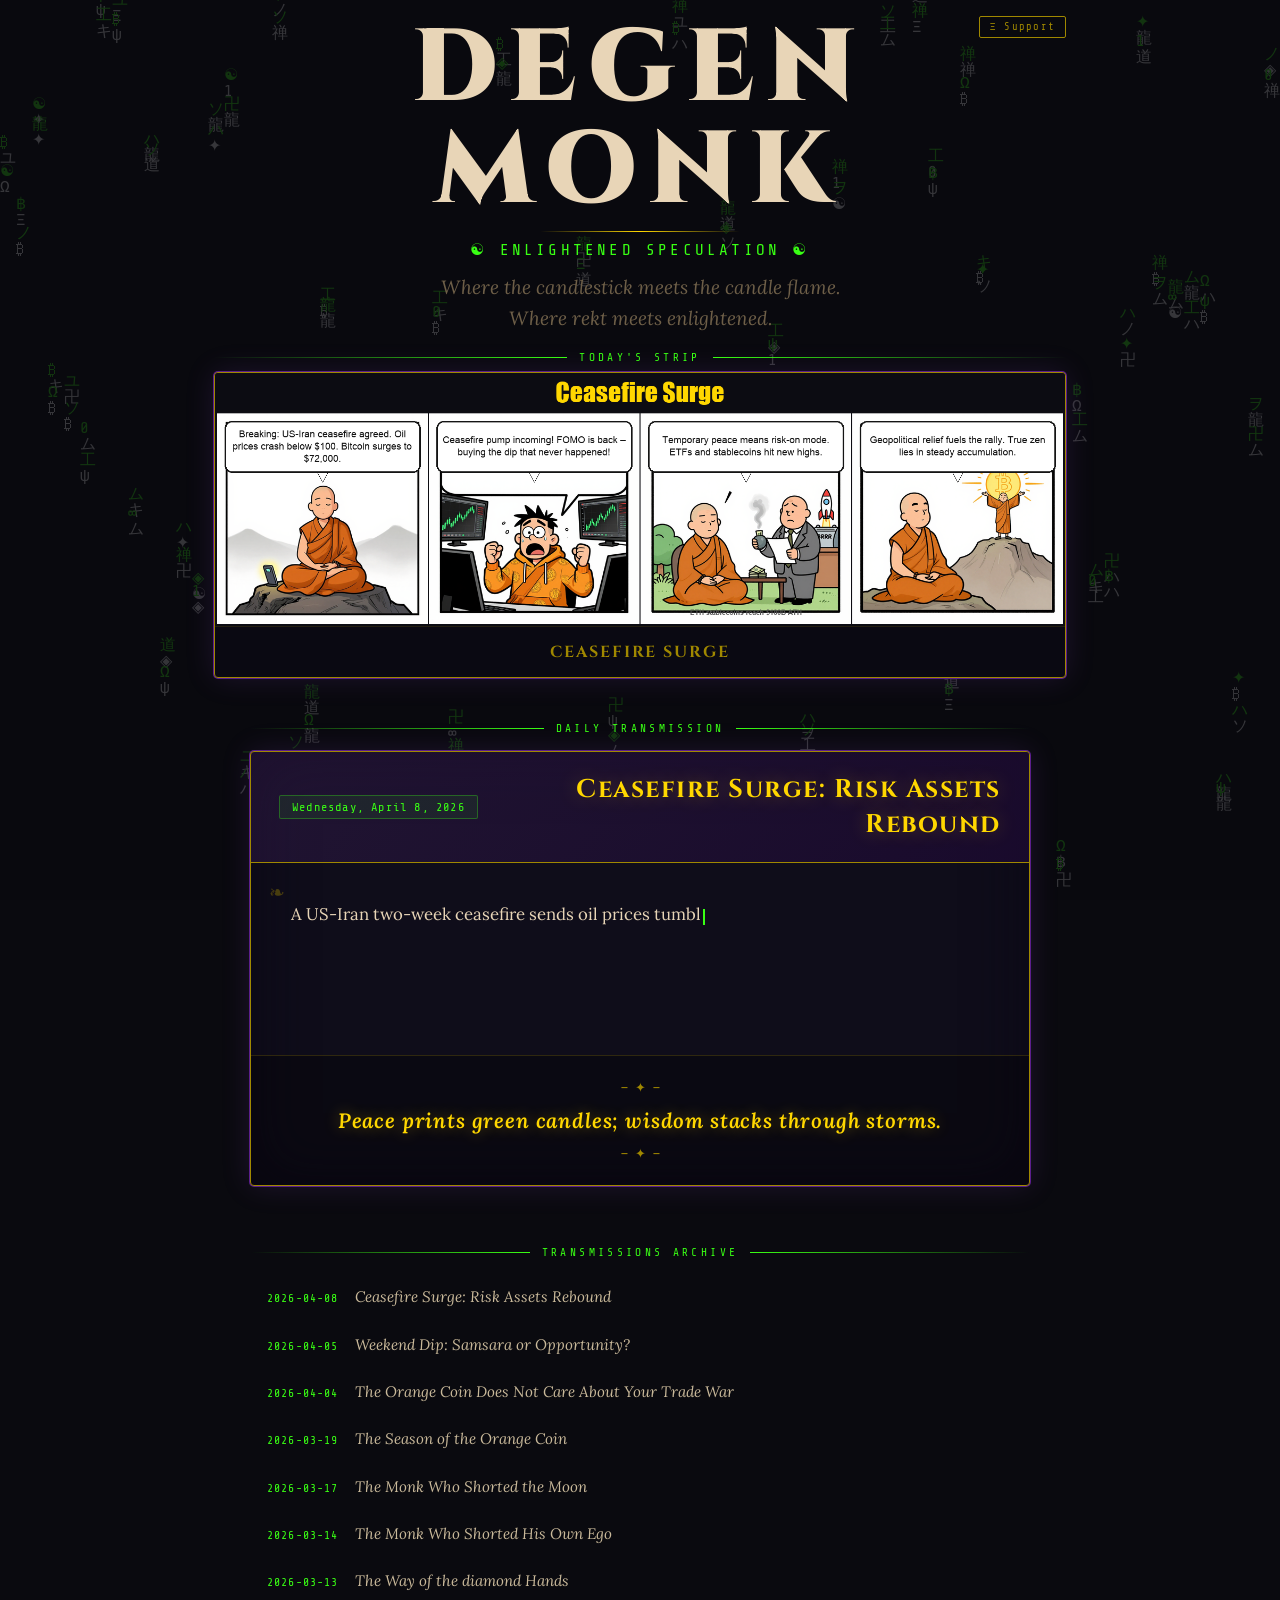
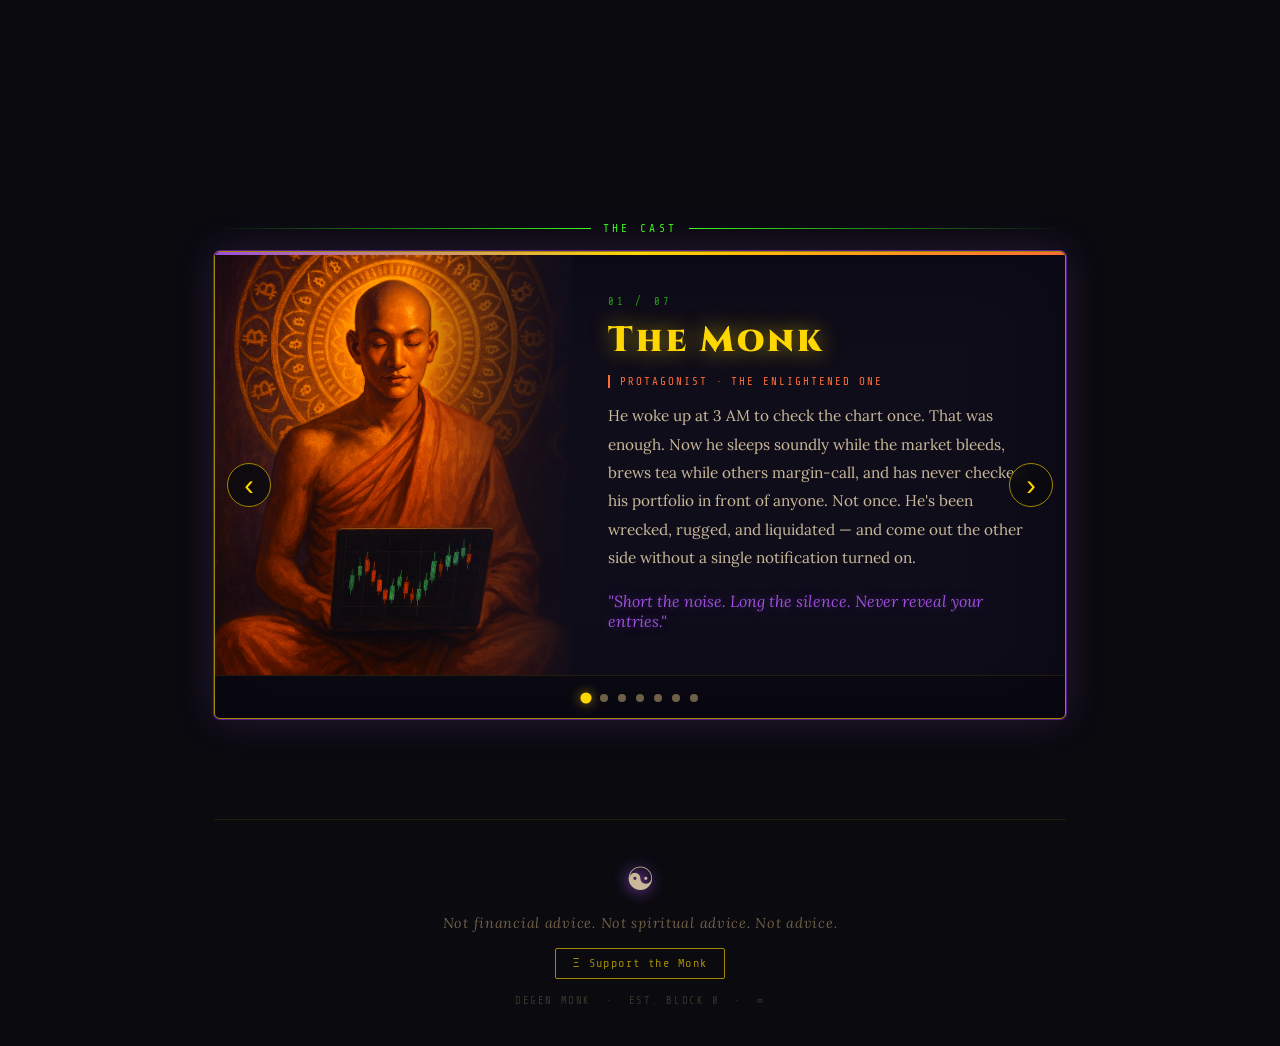
==== commit c8da23f4: "fix: remove strip letterbox spacing, add donation modal with ethereum: URI Spacing: - Remove min-hei" ====
--- a/index.html
+++ b/index.html
@@ -84,11 +84,7 @@
 
       <header role="banner">
 
-        <a href="https://etherscan.io/address/0x93FAD9FC1B22a2ba79c8451C392Cd8e14aae9838"
-           class="donate-btn donate-btn--header"
-           target="_blank" rel="noopener noreferrer"
-           title="Support the Monk · ETH: 0x93FAD9FC1B22a2ba79c8451C392Cd8e14aae9838"
-           aria-label="Donate ETH to support DegenMonk">Ξ Support</a>
+        <button type="button" class="donate-btn donate-btn--header" aria-label="Donate ETH to support DegenMonk">Ξ Support</button>
 
         <h1 class="hero-title">Degen Monk</h1>
 
@@ -300,17 +296,32 @@
         <p class="footer-mantra">
           Not financial advice. Not spiritual advice. Not advice.
         </p>
-        <a href="https://etherscan.io/address/0x93FAD9FC1B22a2ba79c8451C392Cd8e14aae9838"
-           class="donate-btn donate-btn--footer"
-           target="_blank" rel="noopener noreferrer"
-           title="ETH: 0x93FAD9FC1B22a2ba79c8451C392Cd8e14aae9838"
-           aria-label="Donate ETH to support DegenMonk">Ξ Support the Monk</a>
+        <button type="button" class="donate-btn donate-btn--footer" aria-label="Donate ETH to support DegenMonk">Ξ Support the Monk</button>
         <p class="footer-meta">DEGEN MONK &nbsp;·&nbsp; EST. BLOCK 0 &nbsp;·&nbsp; ∞</p>
       </div>
     </footer>
 
   </div><!-- /site-wrapper -->
 
+  <!-- ░░ DONATION MODAL ░░ -->
+  <div id="donate-modal" class="donate-modal" role="dialog" aria-modal="true" aria-labelledby="donate-modal-title" hidden>
+    <div class="donate-modal-backdrop"></div>
+    <div class="donate-modal-box">
+      <button class="donate-modal-close" aria-label="Close">✕</button>
+      <p class="donate-modal-label" id="donate-modal-title">Support the Monk</p>
+      <p class="donate-modal-sub">Send ETH to this address:</p>
+      <div class="donate-modal-address">
+        <code id="donate-address">0x93FAD9FC1B22a2ba79c8451C392Cd8e14aae9838</code>
+        <button class="donate-copy-btn" id="donate-copy-btn" aria-label="Copy address">Copy</button>
+      </div>
+      <a class="donate-wallet-btn"
+         href="ethereum:0x93FAD9FC1B22a2ba79c8451C392Cd8e14aae9838"
+         id="donate-wallet-btn"
+         aria-label="Open send dialog in your wallet">Open in Wallet</a>
+      <p class="donate-modal-note">Works with MetaMask, Coinbase Wallet, Rainbow &amp; any EIP-681 wallet</p>
+    </div>
+  </div>
+
   <script src="script.js"></script>
 </body>
 </html>
--- a/style.css
+++ b/style.css
@@ -93,7 +93,6 @@
 .viewport-hero {
   display: flex;
   flex-direction: column;
-  min-height: 100vh;
 }
 
 /* === HEADER / HERO === */
@@ -992,14 +991,11 @@
    COMIC STRIP SECTION
    =========================== */
 
-/* When inside viewport-hero, fill the remaining screen space */
+/* When inside viewport-hero, natural flow (no forced height) */
 .viewport-hero #strip-section {
-  flex: 1;
-  display: flex;
-  flex-direction: column;
+  flex: 0 0 auto;
   margin: 0;
   padding: 0 0 4px;
-  min-height: 0;
   position: relative;
   max-width: 100%;
 }
@@ -1011,28 +1007,19 @@
 }
 
 .viewport-hero .strip-card {
-  flex: 1;
-  display: flex;
-  flex-direction: column;
-  min-height: 0;
+  display: block;
   border-radius: 4px;
 }
 
 .viewport-hero .strip-image-wrap {
-  flex: 1;
-  display: flex;
-  align-items: center;
-  justify-content: center;
-  overflow: hidden;
+  width: 100%;
+  line-height: 0;
   background: var(--bg-card);
-  min-height: 0;
-  line-height: 0;
 }
 
 .viewport-hero #strip-image {
   width: 100%;
-  height: 100%;
-  object-fit: contain;
+  height: auto;
   display: block;
 }
 
@@ -1108,36 +1095,25 @@
   margin: 0;
 }
 
-/* === DONATION BUTTON === */
+/* === DONATION BUTTON (trigger) === */
 .donate-btn {
-  display: inline-flex;
-  align-items: center;
-  gap: 6px;
   font-family: 'Share Tech Mono', monospace;
   font-size: 0.7rem;
   letter-spacing: 0.12em;
   color: var(--gold-dim);
-  text-decoration: none;
+  background: transparent;
   border: 1px solid var(--gold-dim);
   padding: 5px 12px;
   border-radius: 2px;
+  cursor: pointer;
+  transition: color 0.2s, border-color 0.2s, box-shadow 0.2s;
   white-space: nowrap;
-  transition: color 0.2s ease, border-color 0.2s ease, box-shadow 0.2s ease;
-  cursor: pointer;
-  background: transparent;
-}
-
+}
 .donate-btn:hover {
   color: var(--gold);
   border-color: var(--gold);
   box-shadow: 0 0 10px rgba(255, 215, 0, 0.2);
 }
-
-.donate-btn.copied {
-  color: var(--green);
-  border-color: var(--green);
-}
-
 .donate-btn--header {
   position: absolute;
   top: 16px;
@@ -1145,10 +1121,134 @@
   font-size: 0.65rem;
   padding: 4px 10px;
 }
-
-.donate-btn--footer {
+.donate-btn--footer { font-size: 0.75rem; padding: 7px 16px; }
+
+/* === DONATION MODAL === */
+.donate-modal {
+  position: fixed;
+  inset: 0;
+  z-index: 1000;
+  display: flex;
+  align-items: center;
+  justify-content: center;
+}
+.donate-modal[hidden] { display: none; }
+
+.donate-modal-backdrop {
+  position: absolute;
+  inset: 0;
+  background: rgba(0, 0, 0, 0.7);
+  backdrop-filter: blur(4px);
+}
+
+.donate-modal-box {
+  position: relative;
+  background: var(--bg-card);
+  border: 1px solid var(--gold-dim);
+  border-radius: 6px;
+  box-shadow: 0 0 40px rgba(157, 78, 221, 0.3), 0 0 0 1px var(--purple-dim);
+  padding: 32px 28px 24px;
+  width: min(440px, calc(100vw - 40px));
+  display: flex;
+  flex-direction: column;
+  align-items: center;
+  gap: 14px;
+  text-align: center;
+}
+
+.donate-modal-close {
+  position: absolute;
+  top: 12px;
+  right: 14px;
+  background: none;
+  border: none;
+  color: var(--text-dim);
+  font-size: 1rem;
+  cursor: pointer;
+  line-height: 1;
+  padding: 4px;
+  transition: color 0.15s;
+}
+.donate-modal-close:hover { color: var(--text-bright); }
+
+.donate-modal-label {
+  font-family: 'Cinzel', serif;
+  font-size: 1rem;
+  font-weight: 700;
+  letter-spacing: 0.1em;
+  color: var(--gold);
+  margin: 0;
+}
+
+.donate-modal-sub {
+  font-family: 'Share Tech Mono', monospace;
+  font-size: 0.72rem;
+  color: var(--text-dim);
+  letter-spacing: 0.1em;
+  margin: 0;
+}
+
+.donate-modal-address {
+  display: flex;
+  align-items: center;
+  gap: 10px;
+  background: rgba(0, 0, 0, 0.3);
+  border: 1px solid var(--purple-dim);
+  border-radius: 3px;
+  padding: 10px 14px;
+  width: 100%;
+  box-sizing: border-box;
+}
+
+.donate-modal-address code {
+  font-family: 'Share Tech Mono', monospace;
+  font-size: 0.68rem;
+  color: var(--text);
+  word-break: break-all;
+  flex: 1;
+  text-align: left;
+}
+
+.donate-copy-btn {
+  font-family: 'Share Tech Mono', monospace;
+  font-size: 0.65rem;
+  color: var(--green);
+  border: 1px solid var(--green);
+  background: transparent;
+  padding: 4px 10px;
+  border-radius: 2px;
+  cursor: pointer;
+  white-space: nowrap;
+  flex-shrink: 0;
+  transition: background 0.15s;
+}
+.donate-copy-btn:hover { background: rgba(0, 255, 136, 0.08); }
+.donate-copy-btn.copied { color: var(--gold); border-color: var(--gold); }
+
+.donate-wallet-btn {
+  display: block;
+  font-family: 'Share Tech Mono', monospace;
   font-size: 0.75rem;
-  padding: 7px 16px;
+  letter-spacing: 0.12em;
+  color: var(--bg-dark);
+  background: var(--gold-dim);
+  padding: 10px 24px;
+  border-radius: 3px;
+  text-decoration: none;
+  transition: background 0.15s;
+  width: 100%;
+  box-sizing: border-box;
+  text-align: center;
+}
+.donate-wallet-btn:hover { background: var(--gold); }
+
+.donate-modal-note {
+  font-family: 'Share Tech Mono', monospace;
+  font-size: 0.62rem;
+  color: var(--text-dim);
+  letter-spacing: 0.05em;
+  margin: 0;
+  opacity: 0.7;
 }
 
 /* Mobile strip */
